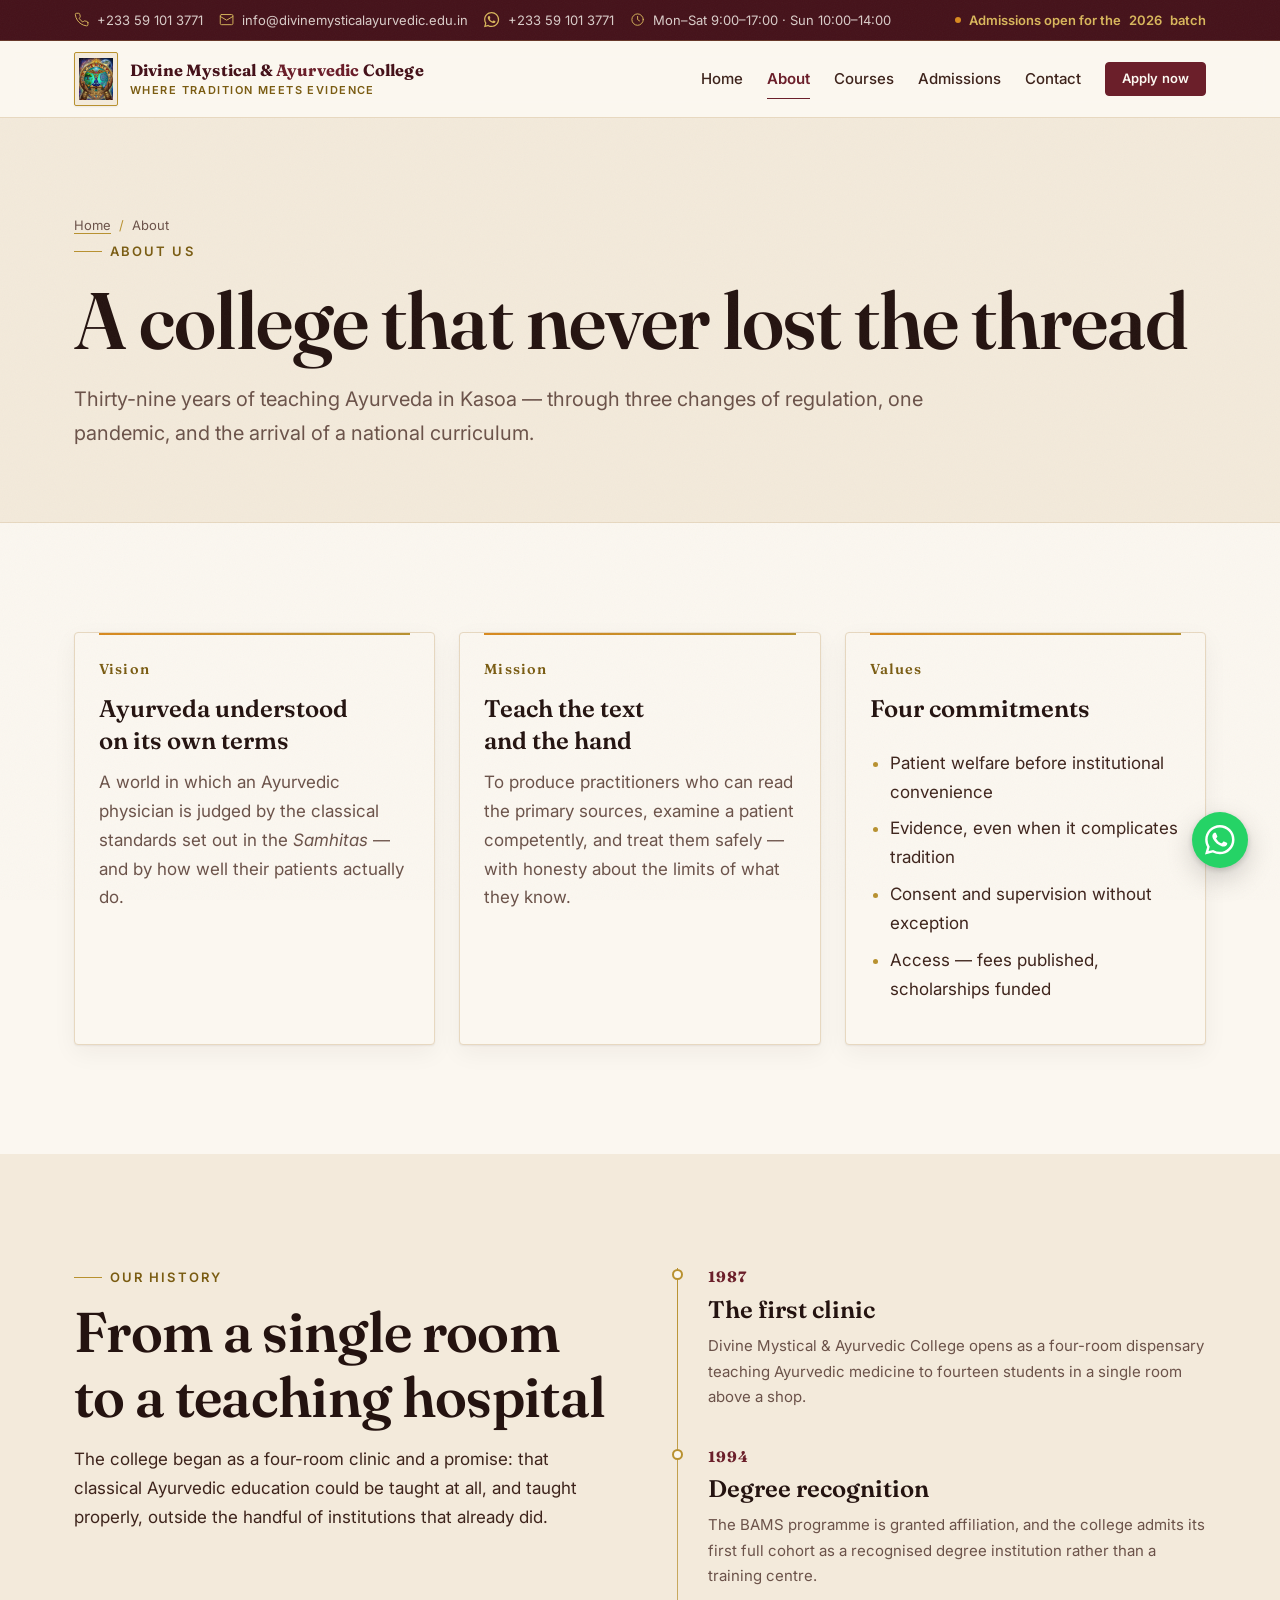
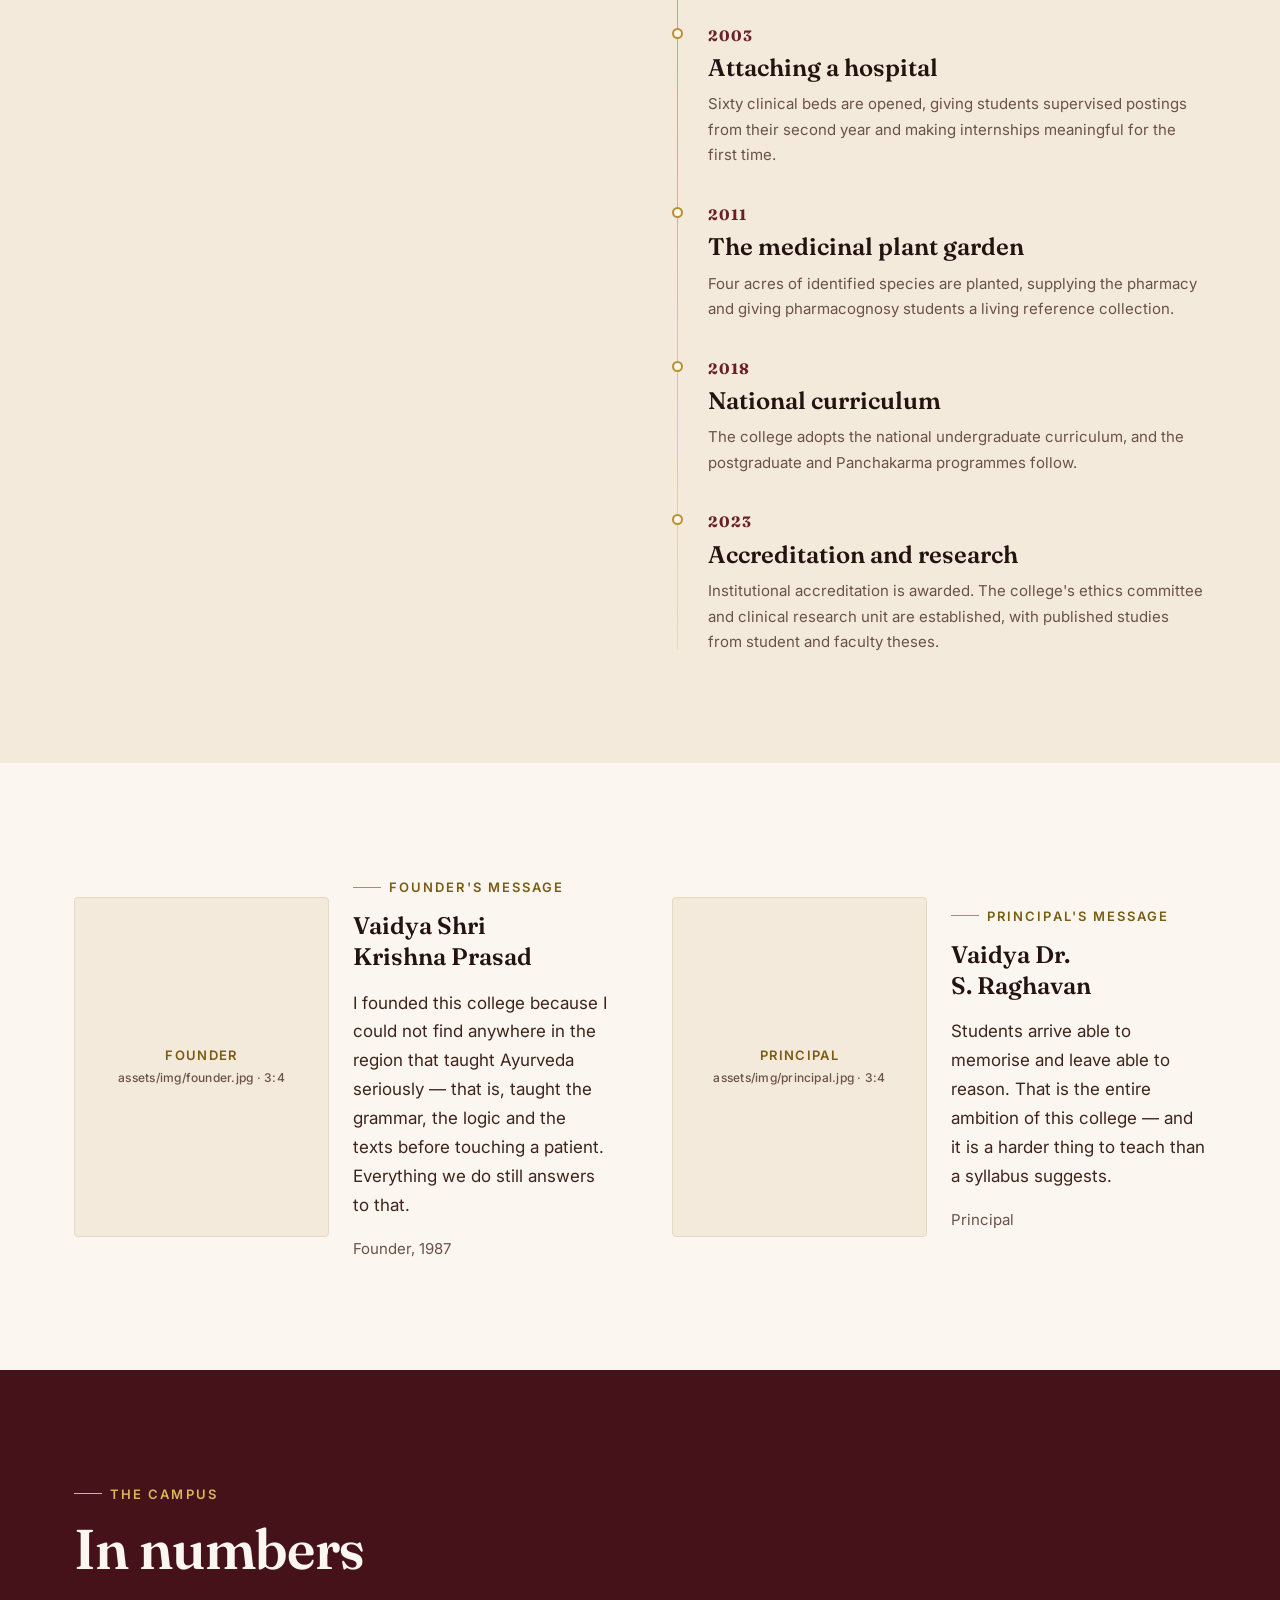
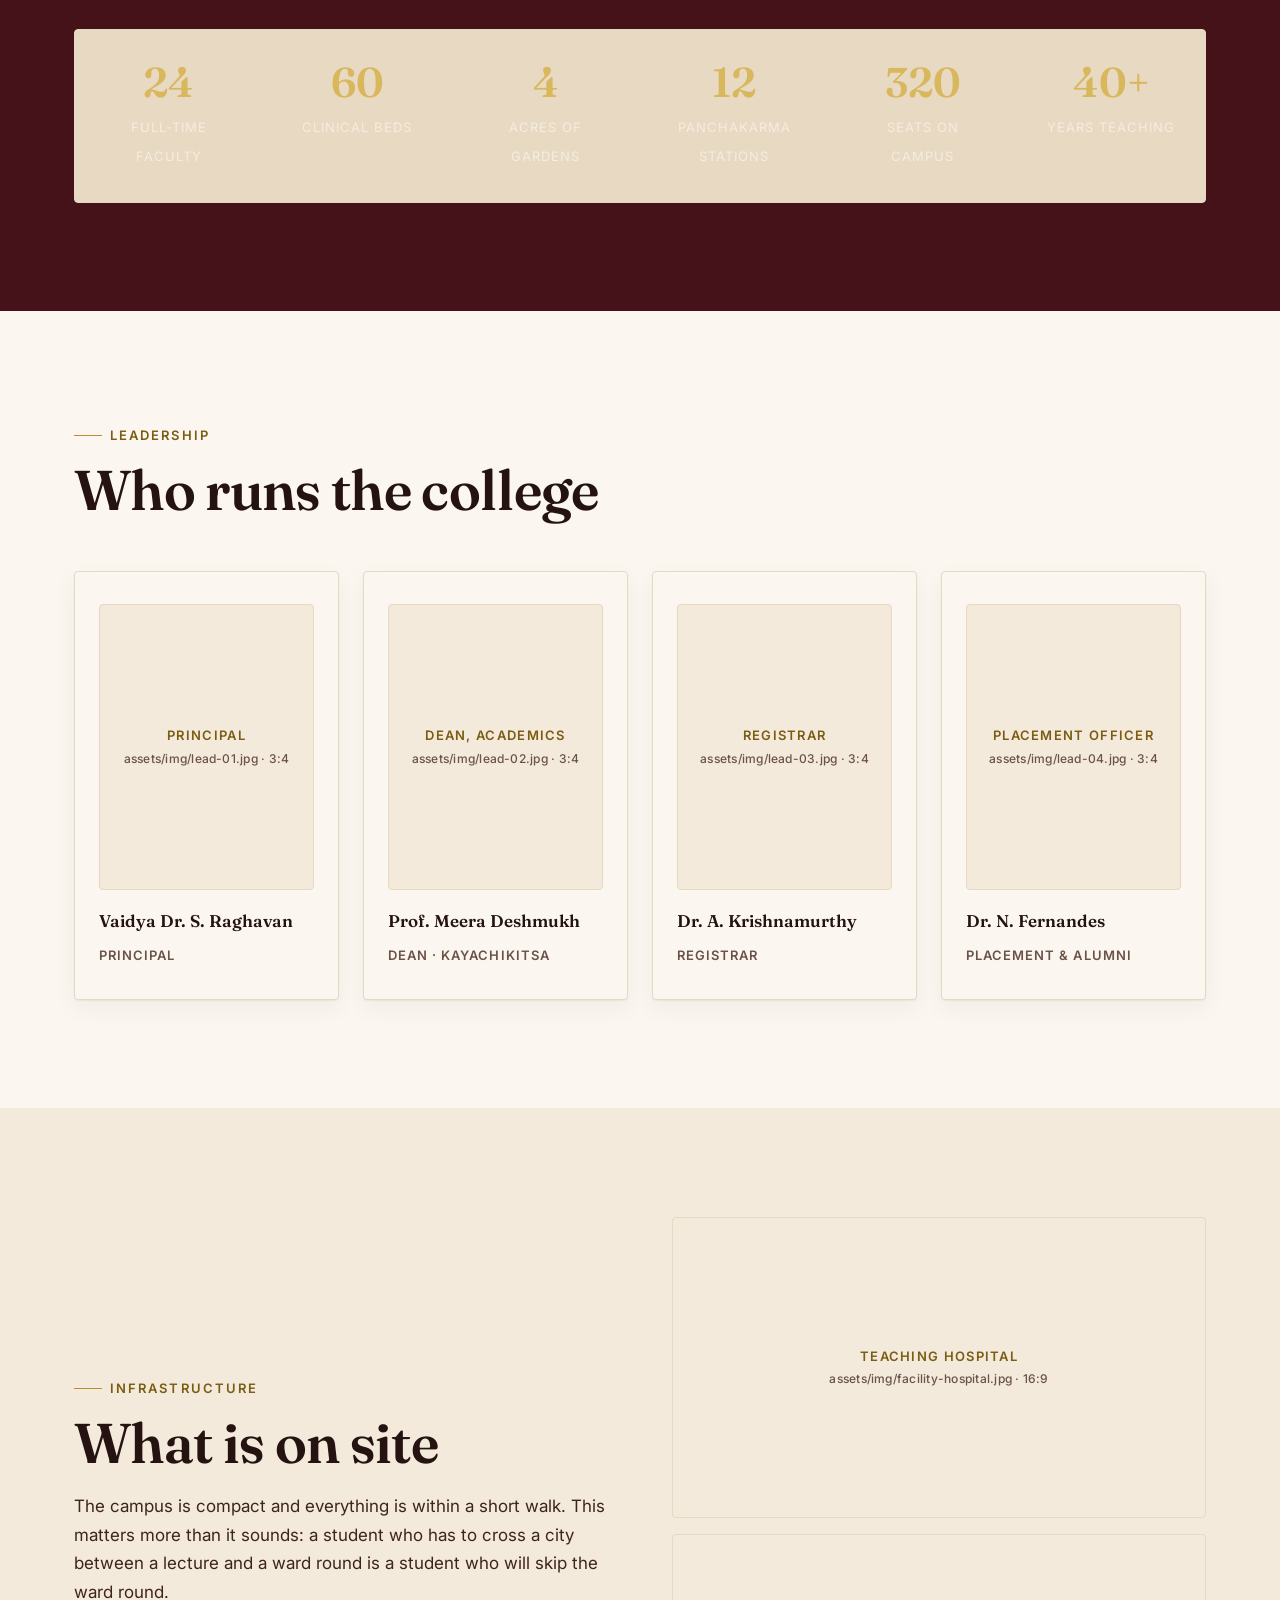
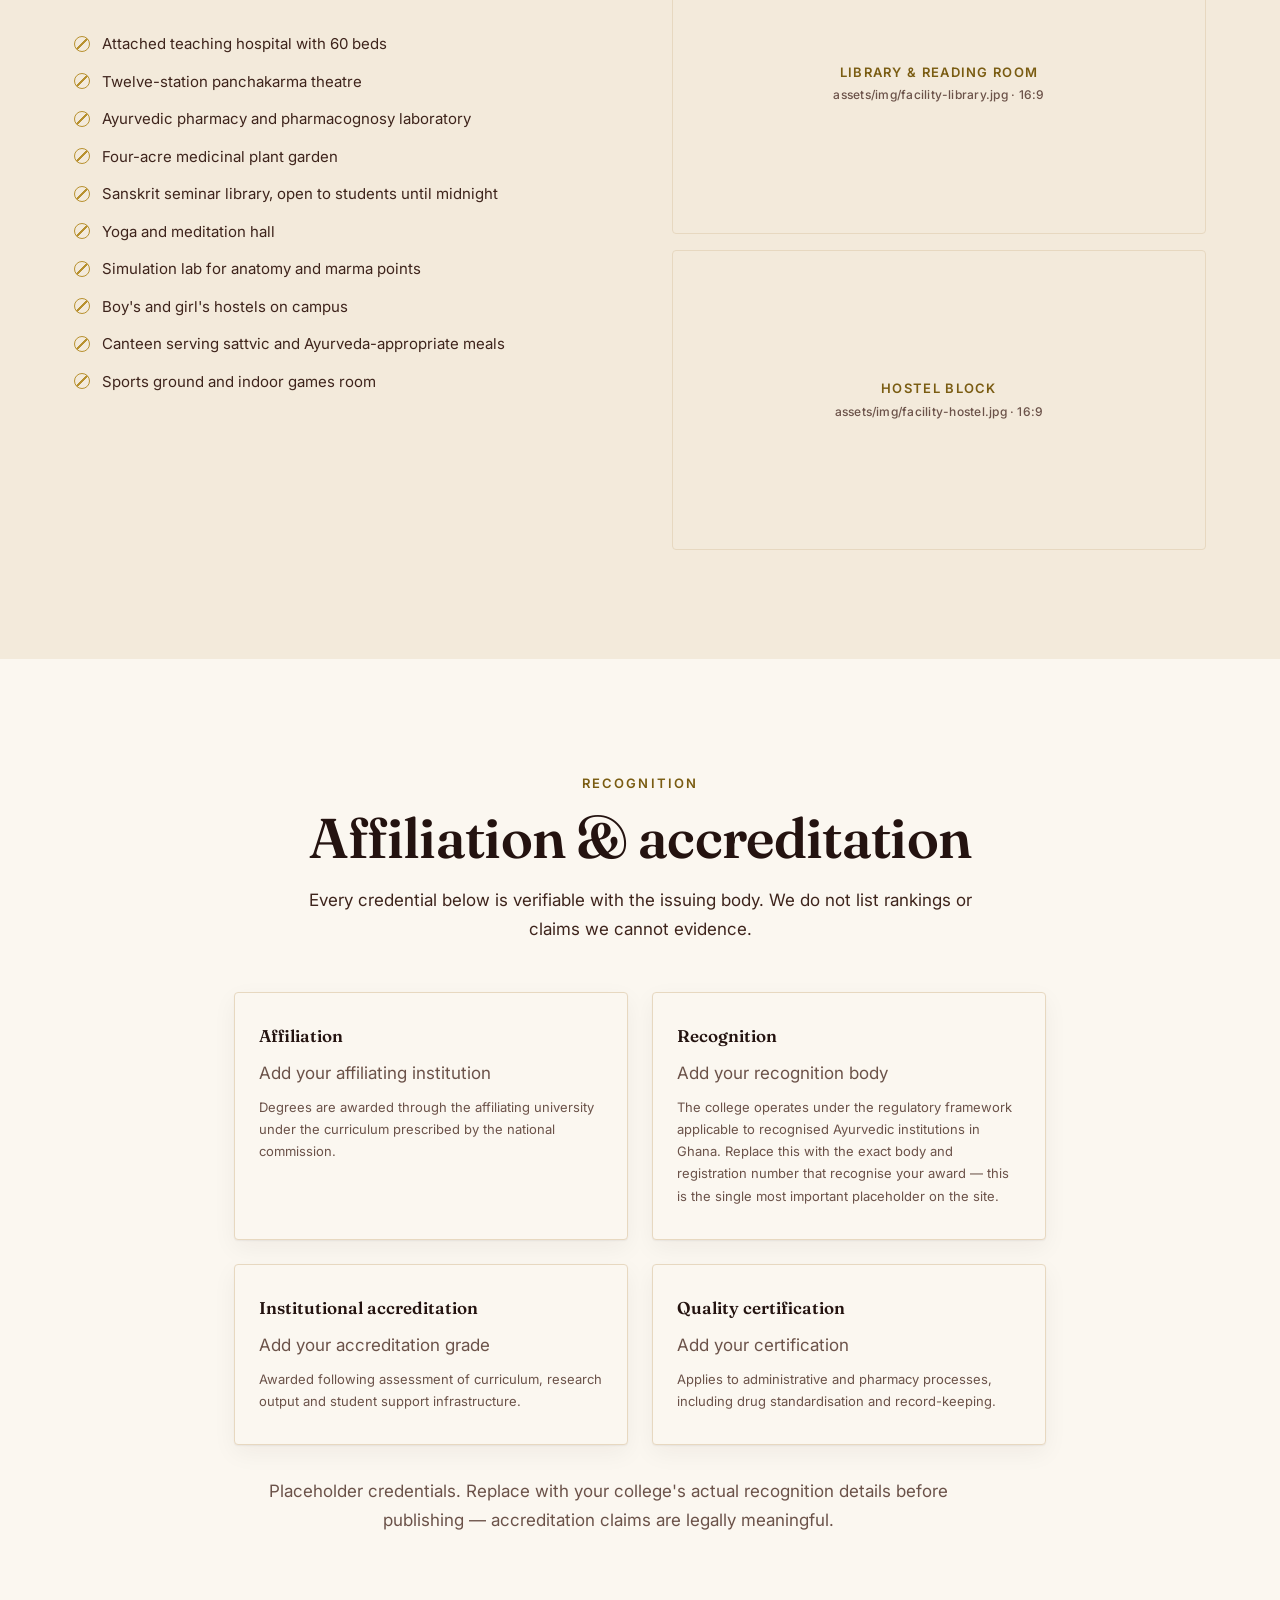
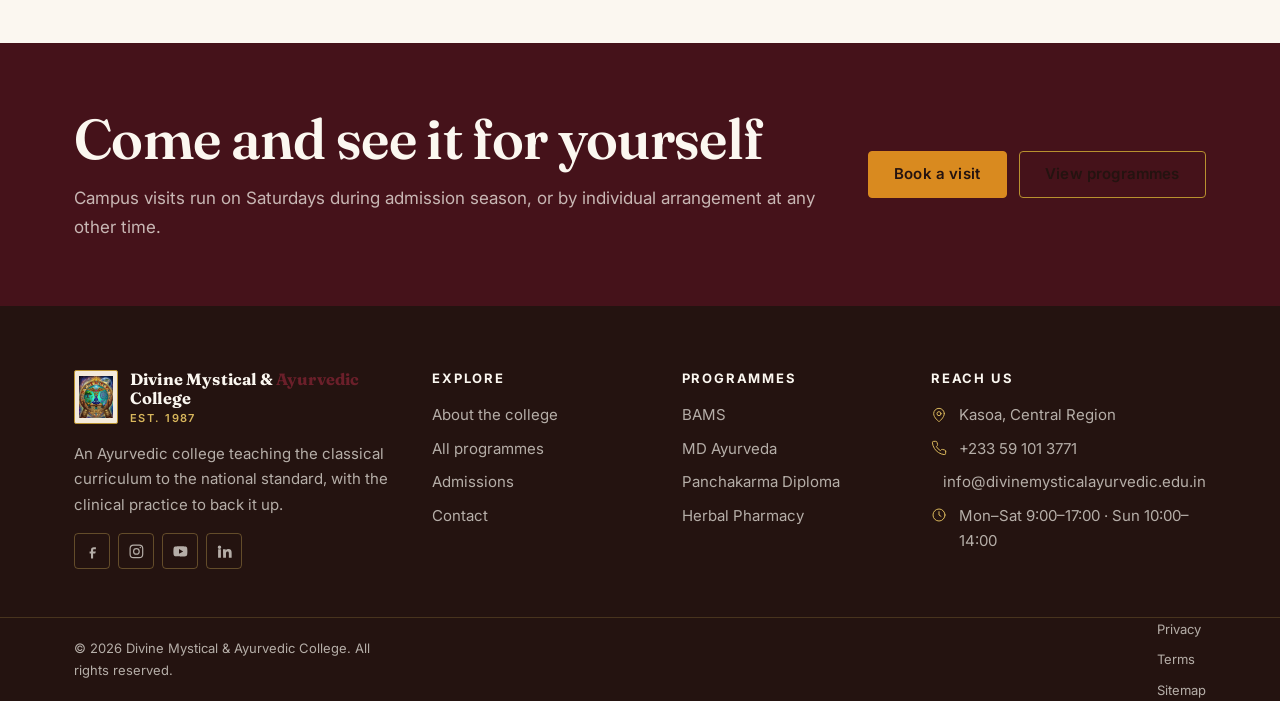
==== about.html @ 0a497731 "Initial commit: Divine Mystical & Ayurvedic College website Static site, zero dependencies. HTML, CS" ====
<!DOCTYPE html>
<html lang="en" class="no-js">
<head>
<meta charset="utf-8">
<meta name="viewport" content="width=device-width, initial-scale=1">
<title>About the College | Divine Mystical &amp; Ayurvedic College</title>
<meta name="description" content="Founded in 1987, Divine Mystical &amp; Ayurvedic College teaches Ayurveda to national standards: our vision, history, faculty, infrastructure and affiliation.">
<meta name="theme-color" content="#6b1f2a">
<link rel="canonical" href="https://www.divinemysticalayurvedic.edu.in/about.html">

<meta property="og:type" content="website">
<meta property="og:site_name" content="Divine Mystical &amp; Ayurvedic College">
<meta property="og:locale" content="en_IN">
<meta property="og:title" content="About the College | Divine Mystical &amp; Ayurvedic College">
<meta property="og:description" content="Founded in 1987. Our vision, history, faculty, infrastructure and affiliation.">
<meta property="og:url" content="https://www.divinemysticalayurvedic.edu.in/about.html">
<meta name="twitter:card" content="summary_large_image">
<meta name="twitter:title" content="About the College | Divine Mystical &amp; Ayurvedic College">
<meta name="twitter:description" content="Founded in 1987. Our vision, history, faculty, infrastructure and affiliation.">

<link rel="icon" href="data:image/svg+xml,%3Csvg xmlns='http://www.w3.org/2000/svg' viewBox='0 0 32 32'%3E%3Crect width='32' height='32' fill='%236b1f2a'/%3E%3Cg fill='none' stroke='%23d9b75c' stroke-width='1.6' stroke-linecap='round'%3E%3Cpath d='M16 7c3 3 4.5 5.5 4.5 8.5S19 20 16 20s-4.5-2-4.5-4.5S13 10 16 7z'/%3E%3Cpath d='M6.5 13.5c3.5.5 6 2 7.5 4.5M25.5 13.5c-3.5.5-6 2-7.5 4.5'/%3E%3Cpath d='M7.5 22.5h17'/%3E%3C/g%3E%3C/svg%3E">
<link rel="preconnect" href="https://fonts.googleapis.com">
<link rel="preconnect" href="https://fonts.gstatic.com" crossorigin>
<link rel="stylesheet" href="https://fonts.googleapis.com/css2?family=Fraunces:opsz,wght@9..144,400;9..144,600;9..144,700&family=Inter:wght@400;500;600;700&display=swap">
<link rel="stylesheet" href="css/styles.css">
</head>
<body>

<a class="skip-link" href="#main">Skip to main content</a>
<div class="grain" aria-hidden="true"></div>

<div class="utility-bar">
  <div class="wrap">
    <ul class="utility-bar__list">
      <li>
        <svg viewBox="0 0 24 24" fill="none" stroke="currentColor" stroke-width="1.5" stroke-linecap="round" stroke-linejoin="round" aria-hidden="true"><path d="M22 16.9v3a2 2 0 0 1-2.2 2 19.8 19.8 0 0 1-8.6-3.1 19.5 19.5 0 0 1-6-6A19.8 19.8 0 0 1 2.1 4.2 2 2 0 0 1 4.1 2h3a2 2 0 0 1 2 1.7c.1 1 .4 1.9.7 2.8a2 2 0 0 1-.5 2.1L8.1 9.9a16 16 0 0 0 6 6l1.3-1.3a2 2 0 0 1 2.1-.4c.9.3 1.8.6 2.8.7a2 2 0 0 1 1.7 2z"/></svg>
        <a href="tel:+233591013771" data-dm-href="phone.main" data-dm-scheme="tel"><span data-dm="phone.main">+233 59 101 3771</span></a>
      </li>
      <li>
        <svg viewBox="0 0 24 24" fill="none" stroke="currentColor" stroke-width="1.5" stroke-linecap="round" stroke-linejoin="round" aria-hidden="true"><rect x="2" y="4" width="20" height="16" rx="2"/><path d="m22 7-10 6L2 7"/></svg>
        <a href="mailto:info@example.edu.in" data-dm-href="email.general" data-dm-scheme="mailto"><span data-dm="email.general">info@example.edu.in</span></a>
      </li><li>
        <svg viewBox="0 0 24 24" fill="currentColor" aria-hidden="true"><path d="M20.52 3.48A12.07 12.07 0 0 0 12.04 0C5.5 0 .16 5.34.16 11.88c0 2.1.55 4.14 1.59 5.95L0 24l6.31-1.66a12.09 12.09 0 0 0 5.73 1.45h.01c6.54 0 11.88-5.34 11.88-11.88 0-3.17-1.24-6.15-3.48-8.39zm-8.48 18.3a9.9 9.9 0 0 1-5.05-1.38l-.36-.21-3.74.98.98-3.65-.24-.37a9.87 9.87 0 0 1-1.51-5.26c0-5.45 4.44-9.88 9.88-9.88a9.84 9.84 0 0 1 6.99 2.9 9.84 9.84 0 0 1 2.9 6.99c0 5.45-4.43 9.88-9.88 9.88m5.46-7.45c-.3-.15-1.77-.87-2.05-.97s-.47-.15-.67.15-.77.97-.95 1.17-.35.22-.65.08a8.15 8.15 0 0 1-2.4-1.48 9.02 9.02 0 0 1-1.66-2.07c-.17-.3-.02-.46.13-.61.13-.13.3-.35.45-.52.15-.17.2-.3.3-.5a.53.53 0 0 0-.02-.52c-.08-.15-.67-1.61-.92-2.2-.24-.57-.49-.5-.67-.5h-.58c-.2 0-.52.08-.79.37-.27.3-1.03 1.01-1.03 2.46s1.06 2.86 1.21 3.06c.15.2 2.08 3.18 5.05 4.46.71.3 1.26.49 1.69.63.71.23 1.36.2 1.87.12.57-.08 1.77-.72 2.02-1.42.25-.7.25-1.3.17-1.42-.08-.12-.28-.2-.58-.35z"/></svg>
        <a href="https://wa.me/233591013771" data-dm-href="whatsapp.url" data-dm-scheme="url" target="_blank" rel="noopener noreferrer"><span data-dm="phone.whatsapp">+233 59 101 3771</span></a>
      </li>
      <li>
        <svg viewBox="0 0 24 24" fill="none" stroke="currentColor" stroke-width="1.5" stroke-linecap="round" stroke-linejoin="round" aria-hidden="true"><circle cx="12" cy="12" r="9"/><path d="M12 7v5l3 2"/></svg>
        <span data-dm="hours.display">Mon–Sat 9:00–17:00</span>
      </li>
    </ul>
    <span class="utility-bar__notice">
      <span class="pulse-dot" aria-hidden="true"></span>
      Admissions open for the <span data-dm="admissions.batchYear">2026</span> batch
    </span>
  </div>
</div>

<header class="site-header">
  <div class="wrap">
    <a class="brand" href="index.html">
      <span class="brand__mark">
        <img src="assets/logo.jpg" alt="Divine Mystical &amp; Ayurvedic College crest" width="864" height="1079" fetchpriority="high">
      </span>
      <span class="brand__text">
        <span class="brand__name">Divine Mystical &amp; <span>Ayurvedic</span> College</span>
        <span class="brand__tag" data-dm="tagline">Where tradition meets evidence</span>
      </span>
    </a>

    <button class="nav-toggle" type="button" aria-expanded="false" aria-controls="site-nav" aria-label="Open menu">
      <svg viewBox="0 0 24 24" fill="none" stroke="currentColor" stroke-width="1.8" stroke-linecap="round" aria-hidden="true"><path d="M3 6h18M3 12h18M3 18h18"/></svg>
      <svg viewBox="0 0 24 24" fill="none" stroke="currentColor" stroke-width="1.8" stroke-linecap="round" aria-hidden="true"><path d="M18 6 6 18M6 6l12 12"/></svg>
    </button>

    <nav class="nav" id="site-nav" aria-label="Main">
      <ul class="nav__list">
        <li><a class="nav__link" href="index.html">Home</a></li>
        <li><a class="nav__link" href="about.html" aria-current="page">About</a></li>
        <li><a class="nav__link" href="courses.html">Courses</a></li>
        <li><a class="nav__link" href="admissions.html">Admissions</a></li>
        <li><a class="nav__link" href="contact.html">Contact</a></li>
      </ul>
      <div class="nav__actions">
        <a class="btn btn--primary btn--sm" href="admissions.html#apply">Apply now</a>
      </div>
    </nav>
  </div>
</header>

<main id="main">

  <section class="page-hero">
    <div class="mandala ornament pos-tr" aria-hidden="true"></div>
    <div class="wrap">
      <nav aria-label="Breadcrumb">
        <ol class="breadcrumb">
          <li><a href="index.html">Home</a></li>
          <li>About</li>
        </ol>
      </nav>
      <span class="eyebrow">About us</span>
      <h1>A college that never lost the thread</h1>
      <p>
        Thirty-nine years of teaching Ayurveda in Kasoa —
        through three changes of regulation, one pandemic, and the arrival of
        a national curriculum.
      </p>
    </div>
  </section>

  <!-- Vision / Mission / Values -->
  <section class="section">
    <div class="wrap">
      <div class="grid grid-3">
        <article class="card card--raise pillar" data-reveal>
          <span class="card__index">Vision</span>
          <h3>Ayurveda understood on its own terms</h3>
          <p>
            A world in which an Ayurvedic physician is judged by the classical
            standards set out in the <em>Samhitas</em> — and by how well their
            patients actually do.
          </p>
        </article>

        <article class="card card--raise pillar" data-reveal>
          <span class="card__index">Mission</span>
          <h3>Teach the text and the hand</h3>
          <p>
            To produce practitioners who can read the primary sources, examine
            a patient competently, and treat them safely — with honesty about
            the limits of what they know.
          </p>
        </article>

        <article class="card card--raise pillar" data-reveal>
          <span class="card__index">Values</span>
          <h3>Four commitments</h3>
          <ul style="margin-top: .75rem;">
            <li>Patient welfare before institutional convenience</li>
            <li>Evidence, even when it complicates tradition</li>
            <li>Consent and supervision without exception</li>
            <li>Access — fees published, scholarships funded</li>
          </ul>
        </article>
      </div>
    </div>
  </section>

  <!-- History timeline -->
  <section class="section section--tint">
    <div class="wrap">
      <div class="split split--sticky">
        <div class="sticky-col" data-reveal>
          <span class="eyebrow">Our history</span>
          <h2>From a single room to a teaching hospital</h2>
          <p>
            The college began as a four-room clinic and a promise: that
            classical Ayurvedic education could be taught at all, and taught
            properly, outside the handful of institutions that already did.
          </p>
        </div>

        <div data-reveal>
          <ol class="timeline">
            <li>
              <span class="timeline__year">1987</span>
              <h3 class="timeline__title">The first clinic</h3>
              <p>
                <span data-dm="legalName">Divine Mystical &amp; Ayurvedic College</span>
                opens as a four-room dispensary teaching Ayurvedic medicine to
                fourteen students in a single room above a shop.
              </p>
            </li>
            <li>
              <span class="timeline__year">1994</span>
              <h3 class="timeline__title">Degree recognition</h3>
              <p>
                The BAMS programme is granted affiliation, and the college
                admits its first full cohort as a recognised degree
                institution rather than a training centre.
              </p>
            </li>
            <li>
              <span class="timeline__year">2003</span>
              <h3 class="timeline__title">Attaching a hospital</h3>
              <p>
                Sixty clinical beds are opened, giving students supervised
                postings from their second year and making internships
                meaningful for the first time.
              </p>
            </li>
            <li>
              <span class="timeline__year">2011</span>
              <h3 class="timeline__title">The medicinal plant garden</h3>
              <p>
                Four acres of identified species are planted, supplying the
                pharmacy and giving pharmacognosy students a living reference
                collection.
              </p>
            </li>
            <li>
              <span class="timeline__year">2018</span>
              <h3 class="timeline__title">National curriculum</h3>
              <p>
                The college adopts the national undergraduate curriculum, and
                the postgraduate and Panchakarma programmes follow.
              </p>
            </li>
            <li>
              <span class="timeline__year">2023</span>
              <h3 class="timeline__title">Accreditation and research</h3>
              <p>
                Institutional accreditation is awarded. The college's ethics
                committee and clinical research unit are established, with
                published studies from student and faculty theses.
              </p>
            </li>
          </ol>
        </div>
      </div>
    </div>
  </section>

  <!-- Messages -->
  <section class="section">
    <div class="wrap">
      <div class="split">
        <div class="split" style="gap: 1.5rem;" data-reveal>
          <figure>
            <div class="slot slot--portrait">
              <span class="slot__tag">Founder<span>assets/img/founder.jpg · 3:4</span></span>
            </div>
          </figure>
          <div>
            <span class="eyebrow">Founder's message</span>
            <h3 style="font-size: var(--step-h3);">Vaidya Shri Krishna Prasad</h3>
            <p>
              I founded this college because I could not find anywhere in the
              region that taught Ayurveda seriously — that is, taught the
              grammar, the logic and the texts before touching a patient.
              Everything we do still answers to that.
            </p>
            <p class="text-muted" style="font-size: var(--step-sm);">
              Founder, 1987
            </p>
          </div>
        </div>

        <div class="split" style="gap: 1.5rem;" data-reveal>
          <figure>
            <div class="slot slot--portrait">
              <span class="slot__tag">Principal<span>assets/img/principal.jpg · 3:4</span></span>
            </div>
          </figure>
          <div>
            <span class="eyebrow">Principal's message</span>
            <h3 style="font-size: var(--step-h3);">Vaidya Dr. S. Raghavan</h3>
            <p>
              Students arrive able to memorise and leave able to reason. That
              is the entire ambition of this college — and it is a harder thing
              to teach than a syllabus suggests.
            </p>
            <p class="text-muted" style="font-size: var(--step-sm);">
              Principal
            </p>
          </div>
        </div>
      </div>
    </div>
  </section>

  <!-- Campus in numbers -->
  <section class="section section--dark">
    <div class="mandala ornament pos-bl" aria-hidden="true"></div>
    <div class="wrap">
      <div class="section-head" data-reveal>
        <span class="eyebrow">The campus</span>
        <h2>In numbers</h2>
      </div>
      <div class="stats" data-reveal>
        <div class="stat">
          <span class="stat__num">24</span>
          <span class="stat__label">Full-time faculty</span>
        </div>
        <div class="stat">
          <span class="stat__num">60</span>
          <span class="stat__label">Clinical beds</span>
        </div>
        <div class="stat">
          <span class="stat__num">4</span>
          <span class="stat__label">Acres of gardens</span>
        </div>
        <div class="stat">
          <span class="stat__num">12</span>
          <span class="stat__label">Panchakarma stations</span>
        </div>
        <div class="stat">
          <span class="stat__num">320</span>
          <span class="stat__label">Seats on campus</span>
        </div>
        <div class="stat">
          <span class="stat__num">40+</span>
          <span class="stat__label">Years teaching</span>
        </div>
      </div>
    </div>
  </section>

  <!-- Leadership -->
  <section class="section">
    <div class="wrap">
      <div class="section-head" data-reveal>
        <span class="eyebrow">Leadership</span>
        <h2>Who runs the college</h2>
      </div>

      <div class="grid grid-4">
        <article class="card card--raise" data-reveal>
          <div class="slot slot--portrait" style="margin-bottom: 1.25rem;">
            <span class="slot__tag">Principal<span>assets/img/lead-01.jpg · 3:4</span></span>
          </div>
          <h3 style="font-size: var(--step-body);">Vaidya Dr. S. Raghavan</h3>
          <p class="text-gold" style="font-size: var(--step-xs); font-weight: 600; letter-spacing: .08em; text-transform: uppercase;">Principal</p>
        </article>
        <article class="card card--raise" data-reveal>
          <div class="slot slot--portrait" style="margin-bottom: 1.25rem;">
            <span class="slot__tag">Dean, Academics<span>assets/img/lead-02.jpg · 3:4</span></span>
          </div>
          <h3 style="font-size: var(--step-body);">Prof. Meera Deshmukh</h3>
          <p class="text-gold" style="font-size: var(--step-xs); font-weight: 600; letter-spacing: .08em; text-transform: uppercase;">Dean · Kayachikitsa</p>
        </article>
        <article class="card card--raise" data-reveal>
          <div class="slot slot--portrait" style="margin-bottom: 1.25rem;">
            <span class="slot__tag">Registrar<span>assets/img/lead-03.jpg · 3:4</span></span>
          </div>
          <h3 style="font-size: var(--step-body);">Dr. A. Krishnamurthy</h3>
          <p class="text-gold" style="font-size: var(--step-xs); font-weight: 600; letter-spacing: .08em; text-transform: uppercase;">Registrar</p>
        </article>
        <article class="card card--raise" data-reveal>
          <div class="slot slot--portrait" style="margin-bottom: 1.25rem;">
            <span class="slot__tag">Placement Officer<span>assets/img/lead-04.jpg · 3:4</span></span>
          </div>
          <h3 style="font-size: var(--step-body);">Dr. N. Fernandes</h3>
          <p class="text-gold" style="font-size: var(--step-xs); font-weight: 600; letter-spacing: .08em; text-transform: uppercase;">Placement &amp; Alumni</p>
        </article>
      </div>
    </div>
  </section>

  <!-- Infrastructure -->
  <section class="section section--tint" id="infrastructure">
    <div class="wrap">
      <div class="split">
        <div data-reveal>
          <span class="eyebrow">Infrastructure</span>
          <h2>What is on site</h2>
          <p>
            The campus is compact and everything is within a short walk. This
            matters more than it sounds: a student who has to cross a city
            between a lecture and a ward round is a student who will skip the
            ward round.
          </p>
          <ul class="checklist" style="margin-top: 1.5rem;">
            <li>Attached teaching hospital with 60 beds</li>
            <li>Twelve-station panchakarma theatre</li>
            <li>Ayurvedic pharmacy and pharmacognosy laboratory</li>
            <li>Four-acre medicinal plant garden</li>
            <li>Sanskrit seminar library, open to students until midnight</li>
            <li>Yoga and meditation hall</li>
            <li>Simulation lab for anatomy and marma points</li>
            <li>Boy's and girl's hostels on campus</li>
            <li>Canteen serving sattvic and Ayurveda-appropriate meals</li>
            <li>Sports ground and indoor games room</li>
          </ul>
        </div>

        <div class="grid" style="gap: var(--sp-4);" data-reveal>
          <div class="slot slot--wide">
            <span class="slot__tag">Teaching hospital<span>assets/img/facility-hospital.jpg · 16:9</span></span>
          </div>
          <div class="slot slot--wide">
            <span class="slot__tag">Library &amp; reading room<span>assets/img/facility-library.jpg · 16:9</span></span>
          </div>
          <div class="slot slot--wide">
            <span class="slot__tag">Hostel block<span>assets/img/facility-hostel.jpg · 16:9</span></span>
          </div>
        </div>
      </div>
    </div>
  </section>

  <!-- Affiliation -->
  <section class="section">
    <div class="wrap wrap-narrow">
      <div class="section-head section-head--center" data-reveal>
        <span class="eyebrow">Recognition</span>
        <h2>Affiliation &amp; accreditation</h2>
        <p>
          Every credential below is verifiable with the issuing body. We do not
          list rankings or claims we cannot evidence.
        </p>
      </div>

      <div class="grid grid-2">
        <article class="card" data-reveal>
          <h3 style="font-size: var(--step-body);">Affiliation</h3>
          <p data-dm="accreditation.0.value">Add your affiliating institution</p>
          <p class="text-muted" style="font-size: var(--step-xs); margin-top: .5rem;">
            Degrees are awarded through the affiliating university under the
            curriculum prescribed by the national commission.
          </p>
        </article>
        <article class="card" data-reveal>
          <h3 style="font-size: var(--step-body);">Recognition</h3>
<p data-dm="accreditation.1.value">Add your recognition body</p>
    <p class="text-muted" style="font-size: var(--step-xs); margin-top: .5rem;">
      The college operates under the regulatory framework applicable to
      recognised Ayurvedic institutions in Ghana. Replace this with the
      exact body and registration number that recognise your award — this is
      the single most important placeholder on the site.
    </p>
        </article>
        <article class="card" data-reveal>
          <h3 style="font-size: var(--step-body);">Institutional accreditation</h3>
          <p data-dm="accreditation.2.value">Add your accreditation grade</p>
          <p class="text-muted" style="font-size: var(--step-xs); margin-top: .5rem;">
            Awarded following assessment of curriculum, research output and
            student support infrastructure.
          </p>
        </article>
        <article class="card" data-reveal>
          <h3 style="font-size: var(--step-body);">Quality certification</h3>
          <p data-dm="accreditation.3.value">Add your certification</p>
          <p class="text-muted" style="font-size: var(--step-xs); margin-top: .5rem;">
            Applies to administrative and pharmacy processes, including drug
            standardisation and record-keeping.
          </p>
        </article>
      </div>

      <p class="text-center text-muted" style="margin-top: 2rem;" data-reveal>
        Placeholder credentials. Replace with your college's actual recognition
        details before publishing — accreditation claims are legally meaningful.
      </p>
    </div>
  </section>

  <section class="cta-band">
    <div class="mandala ornament pos-br" aria-hidden="true"></div>
    <div class="wrap cta-band__inner">
      <div>
        <h2>Come and see it for yourself</h2>
        <p>
          Campus visits run on Saturdays during admission season, or by
          individual arrangement at any other time.
        </p>
      </div>
      <div class="cta-band__actions">
        <a class="btn btn--accent" href="contact.html">Book a visit</a>
        <a class="btn btn--ghost" href="courses.html">View programmes</a>
      </div>
    </div>
  </section>

</main>

<footer class="site-footer">
  <div class="wrap site-footer__top">
    <div>
      <div class="site-footer__brand">
        <span class="brand__mark">
          <img src="assets/logo.jpg" alt="" width="864" height="1079" loading="lazy">
        </span>
        <span class="brand__text">
          <span class="brand__name">Divine Mystical &amp; <span>Ayurvedic</span> College</span>
          <span class="brand__tag">Est. <span data-dm="established">1987</span></span>
        </span>
      </div>
      <p>
        An Ayurvedic college teaching the classical curriculum to the national
        standard, with the clinical practice to back it up.
      </p>
      <div class="social">
        <a href="https://facebook.com/" data-dm-href="social.facebook" data-dm-scheme="url" aria-label="Facebook" rel="noopener noreferrer" target="_blank">
          <svg viewBox="0 0 24 24" fill="currentColor" aria-hidden="true"><path d="M14 9h3V6h-3a4 4 0 0 0-4 4v2H8v3h2v7h3v-7h3l1-3h-4v-2a1 1 0 0 1 1-1z"/></svg>
        </a>
        <a href="https://instagram.com/" data-dm-href="social.instagram" data-dm-scheme="url" aria-label="Instagram" rel="noopener noreferrer" target="_blank">
          <svg viewBox="0 0 24 24" fill="none" stroke="currentColor" stroke-width="1.7" aria-hidden="true"><rect x="3" y="3" width="18" height="18" rx="5"/><circle cx="12" cy="12" r="4"/><circle cx="17.5" cy="6.5" r="1" fill="currentColor" stroke="none"/></svg>
        </a>
        <a href="https://youtube.com/" data-dm-href="social.youtube" data-dm-scheme="url" aria-label="YouTube" rel="noopener noreferrer" target="_blank">
          <svg viewBox="0 0 24 24" fill="currentColor" aria-hidden="true"><path d="M22 12s0-3.5-.45-5.15a2.6 2.6 0 0 0-1.83-1.84C18.05 4.5 12 4.5 12 4.5s-6.05 0-7.72.51A2.6 2.6 0 0 0 2.45 6.85C2 8.5 2 12 2 12s0 3.5.45 5.15a2.6 2.6 0 0 0 1.83 1.84C5.95 19.5 12 19.5 12 19.5s6.05 0 7.72-.51a2.6 2.6 0 0 0 1.83-1.84C22 15.5 22 12 22 12zM10 15.5v-7l6 3.5z"/></svg>
        </a>
        <a href="https://linkedin.com/" data-dm-href="social.linkedin" data-dm-scheme="url" aria-label="LinkedIn" rel="noopener noreferrer" target="_blank">
          <svg viewBox="0 0 24 24" fill="currentColor" aria-hidden="true"><path d="M4.98 3.5a2.5 2.5 0 1 1 0 5 2.5 2.5 0 0 1 0-5zM3 9h4v12H3zM10 9h3.8v1.7h.05a4.2 4.2 0 0 1 3.75-2c4 0 4.75 2.5 4.75 5.9V21h-4v-5.6c0-1.35-.03-3.1-1.9-3.1s-2.2 1.47-2.2 3V21h-4z"/></svg>
        </a>
      </div>
    </div>

    <div>
      <h3>Explore</h3>
      <ul>
        <li><a href="about.html">About the college</a></li>
        <li><a href="courses.html">All programmes</a></li>
        <li><a href="admissions.html">Admissions</a></li>
        <li><a href="contact.html">Contact</a></li>
      </ul>
    </div>

    <div>
      <h3>Programmes</h3>
      <ul>
        <li><a href="courses.html#bams">BAMS</a></li>
        <li><a href="courses.html#md-ayurveda">MD Ayurveda</a></li>
        <li><a href="courses.html#panchakarma">Panchakarma Diploma</a></li>
        <li><a href="courses.html#herbal-pharmacy">Herbal Pharmacy</a></li>
      </ul>
    </div>

    <div>
      <h3>Reach us</h3>
      <ul class="site-footer__contact">
        <li>
          <svg viewBox="0 0 24 24" fill="none" stroke="currentColor" stroke-width="1.5" stroke-linecap="round" stroke-linejoin="round" aria-hidden="true"><path d="M20 10c0 6-8 12-8 12s-8-6-8-12a8 8 0 0 1 16 0z"/><circle cx="12" cy="10" r="3"/></svg>
          <span data-dm="address.summary">Kasoa, Central Region, Ghana</span>
        </li>
        <li>
          <svg viewBox="0 0 24 24" fill="none" stroke="currentColor" stroke-width="1.5" stroke-linecap="round" stroke-linejoin="round" aria-hidden="true"><path d="M22 16.9v3a2 2 0 0 1-2.2 2 19.8 19.8 0 0 1-8.6-3.1 19.5 19.5 0 0 1-6-6A19.8 19.8 0 0 1 2.1 4.2 2 2 0 0 1 4.1 2h3a2 2 0 0 1 2 1.7c.1 1 .4 1.9.7 2.8a2 2 0 0 1-.5 2.1L8.1 9.9a16 16 0 0 0 6 6l1.3-1.3a2 2 0 0 1 2.1-.4c.9.3 1.8.6 2.8.7a2 2 0 0 1 1.7 2z"/></svg>
          <a href="tel:+233591013771" data-dm-href="phone.main" data-dm-scheme="tel"><span data-dm="phone.main">+233 59 101 3771</span></a>
        </li>
        <li>
          <svg viewBox="0 0 24 24" fill="none" stroke="currentColor" stroke-width="1.5" stroke-linecap="round" stroke-linejoin="round" aria-hidden="true"><rect x="2" y="4" width="20" height="16" rx="2"/><path d="m22 7-10 6L2 7"/></svg>
          <a href="mailto:info@example.edu.in" data-dm-href="email.general" data-dm-scheme="mailto"><span data-dm="email.general">info@example.edu.in</span></a>
        </li>
        <li>
          <svg viewBox="0 0 24 24" fill="none" stroke="currentColor" stroke-width="1.5" stroke-linecap="round" stroke-linejoin="round" aria-hidden="true"><circle cx="12" cy="12" r="9"/><path d="M12 7v5l3 2"/></svg>
          <span data-dm="hours.display">Mon–Sat 9:00–17:00</span>
        </li>
      </ul>
    </div>
  </div>

  <div class="site-footer__bottom">
    <div class="wrap">
      <p>&copy; <span data-year>2026</span> <span data-dm="legalName">Divine Mystical &amp; Ayurvedic College</span>. All rights reserved.</p>
      <ul class="site-footer__legal">
        <li><a href="contact.html#privacy">Privacy</a></li>
        <li><a href="contact.html#terms">Terms</a></li>
        <li><a href="sitemap.xml">Sitemap</a></li>
      </ul>
    </div>
  </div>
</footer>

<script src="js/site-data.js"></script>
<script src="js/main.js"></script>
</body>
</html>
---- css/styles.css ----
/* ==========================================================================
   DIVINE MYSTICAL & AYURVEDIC COLLEGE
   Design system + components. Single stylesheet, no build step.

   Contents
   01 Tokens
   02 Reset & base
   03 Typography
   04 Layout primitives
   05 Ornaments (mandala, jaali, grain)
   06 Buttons & links
   07 Forms
   08 Header & navigation
   09 Hero
   10 Cards & grids
   11 Sections & feature blocks
   12 Timeline
   13 Accordion
   14 Tables
   15 Testimonials
   16 Notices / badges
   17 Footer
   18 Utilities
   19 Motion
   20 Print
   ========================================================================== */

/* 01 Tokens ================================================================= */

:root {
  /* Core palette ------------------------------------------------------------ */
  --ink-900: #241310;          /* deepest warm near-black */
  --ink-700: #3e241c;          /* body copy on paper */
  --ink-500: #6b5249;          /* muted body / meta */

  --maroon-900: #45121a;       /* dark section grounds */
  --maroon-800: #57181f;
  --maroon-700: #6b1f2a;       /* primary authority / CTA */

  --saffron-500: #d98a1f;      /* ACCENT: rules + large display on dark ONLY */
  --saffron-300: #efc069;

  --gold-600: #b8912f;         /* ACCENT: hairlines + ornaments ONLY */
  --gold-300: #d9b75c;

  --gold-ink: #7a5c12;         /* the ONLY gold-family value for text on cream */

  --paper: #fbf7f0;           /* page ground */
  --sand-100: #f3eadb;        /* raised cards */
  --sand-200: #e7d8c0;        /* borders, slots */

  --sage-600: #5f7050;         /* tertiary: wholeness / herbal */

  /* Semantic aliases -------------------------------------------------------- */
  --bg: var(--paper);
  --bg-raised: var(--sand-100);
  --border: var(--sand-200);
  --text: var(--ink-700);
  --text-muted: var(--ink-500);
  --text-on-dark: var(--sand-100);
  --accent: var(--maroon-700);
  --rule: var(--gold-600);

  /* Type -------------------------------------------------------------------- */
  --font-display: "Fraunces", "Iowan Old Style", Georgia, "Times New Roman", serif;
  --font-body: "Inter", -apple-system, BlinkMacSystemFont, "Segoe UI", Roboto, sans-serif;

  --step-xl: clamp(2.75rem, 1.55rem + 5.2vw, 5rem);
  --step-l: clamp(2.25rem, 1.5rem + 3.2vw, 3.5rem);
  --step-h2: clamp(1.75rem, 1.32rem + 1.8vw, 2.5rem);
  --step-h3: clamp(1.2rem, 1.08rem + 0.62vw, 1.5rem);
  --step-body: 1.0625rem;
  --step-sm: 0.9375rem;
  --step-xs: 0.8125rem;

  /* Space (4px base) -------------------------------------------------------- */
  --sp-1: 0.25rem;
  --sp-2: 0.5rem;
  --sp-3: 0.75rem;
  --sp-4: 1rem;
  --sp-6: 1.5rem;
  --sp-8: 2rem;
  --sp-12: 3rem;
  --sp-16: 4rem;
  --sp-24: 6rem;
  --sp-32: 8rem;

  /* Section rhythm ---------------------------------------------------------- */
  --section-y: clamp(3.5rem, 2rem + 6vw, 7rem);

  /* Shape ------------------------------------------------------------------- */
  /* Near-square on purpose: heritage reads institutional, not playful. */
  --radius-sm: 2px;
  --radius: 4px;
  --radius-lg: 6px;

  --shadow-card: 0 1px 2px rgba(36, 19, 16, 0.06), 0 8px 24px rgba(36, 19, 16, 0.05);
  --shadow-lift: 0 2px 4px rgba(36, 19, 16, 0.07), 0 18px 44px rgba(36, 19, 16, 0.1);

  --wrap: 1180px;
  --wrap-prose: 68ch;
  --header-h: 76px;
}

/* 02 Reset & base =========================================================== */

*,
*::before,
*::after {
  box-sizing: border-box;
}

html {
  -webkit-text-size-adjust: 100%;
  scroll-behavior: smooth;
  scroll-padding-top: calc(var(--header-h) + 1rem);
}

body {
  margin: 0;
  background: var(--bg);
  color: var(--text);
  font-family: var(--font-body);
  font-size: var(--step-body);
  line-height: 1.7;
  -webkit-font-smoothing: antialiased;
  text-rendering: optimizeLegibility;
  overflow-x: hidden;
}

img,
svg,
picture,
video {
  display: block;
  max-width: 100%;
  height: auto;
}

img {
  /* Portrait logo arrives with no alpha channel; this keeps it seated cleanly. */
  object-fit: contain;
}

/* 03 Typography ============================================================= */

h1,
h2,
h3,
h4 {
  font-family: var(--font-display);
  font-weight: 600;
  line-height: 1.15;
  letter-spacing: -0.012em;
  color: var(--ink-900);
  margin: 0 0 var(--sp-4);
  text-wrap: balance;
}

h1 { font-size: var(--step-xl); }
h2 { font-size: var(--step-l); }
h3 { font-size: var(--step-h3); line-height: 1.3; letter-spacing: 0; }
h4 { font-size: var(--step-body); letter-spacing: 0; }

p {
  margin: 0 0 var(--sp-4);
  max-width: var(--wrap-prose);
}

p:last-child,
ul:last-child,
ol:last-child {
  margin-bottom: 0;
}

a {
  color: var(--maroon-700);
  text-decoration-color: var(--gold-600);
  text-underline-offset: 3px;
  text-decoration-thickness: 1px;
  transition: color 0.18s ease, text-decoration-color 0.18s ease;
}

a:hover {
  color: var(--maroon-900);
  text-decoration-color: var(--saffron-500);
}

strong,
b {
  font-weight: 600;
  color: var(--ink-900);
}

ul,
ol {
  margin: 0 0 var(--sp-4);
  padding-left: 1.25rem;
}

li {
  margin-bottom: var(--sp-2);
}

li::marker {
  color: var(--gold-600);
}

blockquote {
  margin: var(--sp-8) 0;
  padding-left: var(--sp-6);
  border-left: 2px solid var(--gold-600);
  font-family: var(--font-display);
  font-size: var(--step-h3);
  line-height: 1.45;
  color: var(--maroon-900);
}

hr {
  border: 0;
  border-top: 1px solid var(--border);
  margin: var(--sp-8) 0;
}

code {
  font-family: ui-monospace, SFMono-Regular, Menlo, Consolas, monospace;
  font-size: 0.9em;
  background: var(--sand-100);
  border: 1px solid var(--border);
  border-radius: var(--radius-sm);
  padding: 0.1em 0.4em;
}

small {
  font-size: var(--step-xs);
}

.eyebrow {
  display: inline-block;
  font-family: var(--font-body);
  font-size: var(--step-xs);
  font-weight: 600;
  letter-spacing: 0.16em;
  text-transform: uppercase;
  color: var(--gold-ink);
  margin-bottom: var(--sp-3);
}

.eyebrow::before {
  content: "";
  display: inline-block;
  width: 1.75rem;
  height: 1px;
  background: var(--gold-600);
  vertical-align: 0.35em;
  margin-right: var(--sp-2);
}

.lead {
  font-size: clamp(1.0625rem, 1rem + 0.35vw, 1.1875rem);
  line-height: 1.65;
  color: var(--ink-500);
}

.text-muted { color: var(--text-muted); }
.text-accent { color: var(--accent); }
.text-gold { color: var(--gold-ink); }
.text-center { text-align: center; }
.measure { max-width: var(--wrap-prose); }

/* 04 Layout primitives ====================================================== */

.wrap {
  width: 100%;
  max-width: var(--wrap);
  margin-inline: auto;
  padding-inline: var(--sp-6);
}

.wrap-narrow {
  max-width: 860px;
}

.section {
  padding-block: var(--section-y);
  position: relative;
}

.section-sm { padding-block: clamp(2.5rem, 1.6rem + 3vw, 4rem); }

.section--dark {
  background: var(--maroon-900);
  color: var(--text-on-dark);
}

.section--dark h1,
.section--dark h2,
.section--dark h3,
.section--dark h4,
.section--dark strong {
  color: var(--paper);
}

.section--dark .lead,
.section--dark .text-muted {
  color: rgba(251, 247, 240, 0.72);
}

.section--dark .eyebrow {
  color: var(--gold-300);
}

.section--dark .eyebrow::before {
  background: var(--gold-300);
}

.section--tint {
  background: var(--sand-100);
}

.section-head {
  max-width: 62ch;
  margin-bottom: var(--sp-12);
}

.section-head--center {
  margin-inline: auto;
  text-align: center;
}

.section-head--center .eyebrow::before {
  display: none;
}

.section-head p {
  margin-bottom: 0;
}

.grid {
  display: grid;
  gap: var(--sp-6);
}

.grid-2 { grid-template-columns: repeat(2, 1fr); }
.grid-3 { grid-template-columns: repeat(3, 1fr); }
.grid-4 { grid-template-columns: repeat(4, 1fr); }

/* Auto-fit keeps these responsive without extra breakpoints */
.grid-auto {
  grid-template-columns: repeat(auto-fit, minmax(min(100%, 260px), 1fr));
}

.grid-auto-lg {
  grid-template-columns: repeat(auto-fit, minmax(min(100%, 340px), 1fr));
}

.stack > * + * { margin-top: var(--sp-4); }
.stack-lg > * + * { margin-top: var(--sp-8); }

.cluster {
  display: flex;
  flex-wrap: wrap;
  gap: var(--sp-3);
  align-items: center;
}

.page-hero {
  padding-block: clamp(3rem, 2rem + 5vw, 6rem) clamp(2.5rem, 1.6rem + 4vw, 4.5rem);
  background: var(--sand-100);
  border-bottom: 1px solid var(--border);
  position: relative;
  overflow: hidden;
}

.page-hero h1 {
  margin-bottom: var(--sp-4);
}

.page-hero p {
  margin-bottom: 0;
  font-size: clamp(1.0625rem, 1rem + 0.4vw, 1.25rem);
  color: var(--ink-500);
}

.breadcrumb {
  display: flex;
  flex-wrap: wrap;
  gap: var(--sp-2);
  list-style: none;
  padding: 0;
  margin: 0 0 var(--sp-6);
  font-size: var(--step-xs);
  color: var(--text-muted);
}

.breadcrumb li { margin: 0; }

.breadcrumb li + li::before {
  content: "/";
  margin-right: var(--sp-2);
  color: var(--gold-600);
}

.breadcrumb a {
  color: var(--ink-500);
}

/* 05 Ornaments ============================================================== */

.ornament {
  pointer-events: none;
  position: absolute;
  opacity: 0.07;
  color: var(--gold-600);
  z-index: 0;
}

.section--dark .ornament {
  opacity: 0.13;
  color: var(--gold-300);
}

/* Mandala: pure CSS, built from a repeating conic gradient */
.mandala {
  width: 32rem;
  height: 32rem;
  border-radius: 50%;
  background: repeating-conic-gradient(
    from 0deg,
    currentColor 0deg 1.5deg,
    transparent 1.5deg 15deg
  );
  -webkit-mask-image: radial-gradient(circle, transparent 8%, #000 10%, #000 52%, transparent 54%),
    repeating-conic-gradient(from 0deg, transparent 0deg 7.5deg, #000 7.5deg 15deg);
  -webkit-mask-composite: source-in;
  mask-image: radial-gradient(circle, transparent 8%, #000 10%, #000 52%, transparent 54%),
    repeating-conic-gradient(from 0deg, transparent 0deg 7.5deg, #000 7.5deg 15deg);
  mask-composite: intersect;
}

.mandala--sm { width: 18rem; height: 18rem; }

.pos-tr { top: -6rem; right: -6rem; }
.pos-bl { bottom: -8rem; left: -8rem; }
.pos-br { bottom: -10rem; right: -10rem; }

/* Jaali lattice divider */
.jaali {
  height: 1.25rem;
  width: 100%;
  background-image: url("data:image/svg+xml,%3Csvg xmlns='http://www.w3.org/2000/svg' width='32' height='20' viewBox='0 0 32 20'%3E%3Cg fill='none' stroke='%23b8912f' stroke-width='1'%3E%3Cpath d='M0 20 L16 0 L32 20'/%3E%3Cpath d='M-16 20 L0 0 L16 20'/%3E%3Cpath d='M16 20 L32 0 L48 20'/%3E%3Cpath d='M0 0 L32 20'/%3E%3C/g%3E%3C/svg%3E");
  background-repeat: repeat-x;
  background-position: center;
  opacity: 0.45;
}

/* Paper tooth */
.grain {
  position: fixed;
  inset: 0;
  pointer-events: none;
  z-index: 1;
  opacity: 0.035;
  background-image: url("data:image/svg+xml,%3Csvg xmlns='http://www.w3.org/2000/svg' width='200' height='200'%3E%3Cfilter id='n'%3E%3CfeTurbulence type='fractalNoise' baseFrequency='0.85' numOctaves='3'/%3E%3C/filter%3E%3Crect width='200' height='200' filter='url(%23n)'/%3E%3C/svg%3E");
}

/* Gold rule with a centred lotus dot */
.rule {
  display: flex;
  align-items: center;
  gap: var(--sp-3);
  margin-block: var(--sp-6);
  color: var(--gold-600);
}

.rule::before,
.rule::after {
  content: "";
  height: 1px;
  background: currentColor;
  flex: 1;
}

.rule::before { max-width: 5rem; }
.rule::after { max-width: 14rem; }

/* 06 Buttons & links ======================================================== */

.btn {
  display: inline-flex;
  align-items: center;
  justify-content: center;
  gap: var(--sp-2);
  padding: 0.85rem 1.6rem;
  border: 1px solid transparent;
  border-radius: var(--radius);
  font-family: var(--font-body);
  font-size: var(--step-sm);
  font-weight: 600;
  letter-spacing: 0.01em;
  line-height: 1.2;
  text-align: center;
  text-decoration: none;
  cursor: pointer;
  transition: background-color 0.18s ease, border-color 0.18s ease, color 0.18s ease,
    transform 0.18s ease, box-shadow 0.18s ease;
}

.btn:hover {
  transform: translateY(-1px);
  box-shadow: var(--shadow-lift);
}

.btn:active {
  transform: translateY(0);
  box-shadow: none;
}

.btn--primary {
  background: var(--maroon-700);
  color: var(--paper);
  border-color: var(--maroon-700);
}

.btn--primary:hover {
  background: var(--maroon-900);
  border-color: var(--maroon-900);
  color: var(--paper);
}

.btn--accent {
  background: var(--saffron-500);
  color: var(--ink-900);
  border-color: var(--saffron-500);
}

.btn--accent:hover {
  background: var(--saffron-300);
  border-color: var(--saffron-300);
  color: var(--ink-900);
}

.btn--ghost {
  background: transparent;
  color: var(--ink-900);
  border-color: var(--gold-600);
}

.btn--ghost:hover {
  background: var(--sand-100);
  color: var(--ink-900);
}

.section--dark .btn--ghost {
  color: var(--paper);
  border-color: var(--gold-300);
}

.section--dark .btn--ghost:hover {
  background: rgba(217, 183, 92, 0.14);
  color: var(--paper);
}

.btn--block {
  width: 100%;
}

.btn--sm {
  padding: 0.5rem 1rem;
  font-size: var(--step-xs);
}

.link-arrow {
  display: inline-flex;
  align-items: center;
  gap: var(--sp-2);
  font-size: var(--step-sm);
  font-weight: 600;
  text-decoration: none;
  border-bottom: 1px solid var(--gold-600);
  padding-bottom: 2px;
}

.link-arrow::after {
  content: "\2192";
  transition: transform 0.18s ease;
}

.link-arrow:hover::after {
  transform: translateX(3px);
}

.link-arrow--back::after {
  content: none;
}

.link-arrow--back::before {
  content: "\2190";
  transition: transform 0.18s ease;
}

.link-arrow--back:hover::before {
  transform: translateX(-3px);
}

/* Skip link */
.skip-link {
  position: absolute;
  left: var(--sp-4);
  top: -100%;
  z-index: 200;
  padding: 0.75rem 1.25rem;
  background: var(--maroon-900);
  color: var(--paper);
  font-size: var(--step-sm);
  font-weight: 600;
  text-decoration: none;
  border-radius: var(--radius);
}

.skip-link:focus {
  top: var(--sp-4);
  color: var(--paper);
}

/* Focus ring, consistent everywhere */
:where(a, button, input, select, textarea, summary, [tabindex]):focus-visible {
  outline: 2px solid var(--saffron-500);
  outline-offset: 2px;
  border-radius: var(--radius-sm);
}

.section--dark :where(a, button, input, select, textarea, summary):focus-visible {
  outline-color: var(--gold-300);
}

/* 07 Forms ================================================================== */

.form-grid {
  display: grid;
  grid-template-columns: repeat(2, 1fr);
  gap: var(--sp-4) var(--sp-6);
}

.field {
  display: flex;
  flex-direction: column;
  gap: var(--sp-2);
}

.field--full {
  grid-column: 1 / -1;
}

.field label,
.field-label {
  font-size: var(--step-sm);
  font-weight: 600;
  color: var(--ink-900);
}

.field .req {
  color: var(--maroon-700);
  margin-left: 2px;
}

.field .hint {
  font-size: var(--step-xs);
  color: var(--text-muted);
}

input[type="text"],
input[type="email"],
input[type="tel"],
input[type="date"],
input[type="number"],
input[type="search"],
select,
textarea {
  width: 100%;
  padding: 0.7rem 0.85rem;
  font-family: var(--font-body);
  font-size: var(--step-body);
  color: var(--ink-900);
  background: var(--paper);
  border: 1px solid var(--sand-200);
  border-radius: var(--radius);
  transition: border-color 0.18s ease, box-shadow 0.18s ease;
}

textarea {
  min-height: 8rem;
  resize: vertical;
}

select {
  appearance: none;
  background-image: url("data:image/svg+xml,%3Csvg xmlns='http://www.w3.org/2000/svg' width='12' height='8' viewBox='0 0 12 8'%3E%3Cpath d='M1 1.5 L6 6.5 L11 1.5' fill='none' stroke='%236b1f2a' stroke-width='1.5'/%3E%3C/svg%3E");
  background-repeat: no-repeat;
  background-position: right 0.85rem center;
  padding-right: 2.5rem;
}

input:hover,
select:hover,
textarea:hover {
  border-color: var(--gold-600);
}

input:focus,
select:focus,
textarea:focus {
  outline: none;
  border-color: var(--maroon-700);
  box-shadow: 0 0 0 3px rgba(107, 31, 42, 0.12);
}

::placeholder {
  color: rgba(107, 82, 73, 0.62);
}

.checkbox {
  display: flex;
  align-items: flex-start;
  gap: var(--sp-3);
  font-size: var(--step-sm);
  color: var(--ink-500);
}

.checkbox input {
  flex-shrink: 0;
  width: 1.05rem;
  height: 1.05rem;
  margin-top: 0.28rem;
  accent-color: var(--maroon-700);
}

/* Inline validation */
.field__error {
  display: none;
  font-size: var(--step-xs);
  font-weight: 500;
  color: var(--maroon-700);
}

.field[data-invalid="true"] input,
.field[data-invalid="true"] select,
.field[data-invalid="true"] textarea {
  border-color: var(--maroon-700);
  background: rgba(107, 31, 42, 0.035);
}

.field[data-invalid="true"] .field__error {
  display: block;
}

.form-note {
  font-size: var(--step-xs);
  color: var(--text-muted);
}

.form-status {
  margin-top: var(--sp-4);
  padding: var(--sp-4);
  border-radius: var(--radius);
  font-size: var(--step-sm);
  border: 1px solid transparent;
  display: none;
}

.form-status[data-state="success"] {
  display: block;
  background: rgba(95, 112, 80, 0.1);
  border-color: rgba(95, 112, 80, 0.4);
  color: #3f4c33;
}

.form-status[data-state="error"] {
  display: block;
  background: rgba(107, 31, 42, 0.06);
  border-color: rgba(107, 31, 42, 0.35);
  color: var(--maroon-900);
}

.form-status[data-state="pending"] {
  display: block;
  background: var(--sand-100);
  border-color: var(--border);
  color: var(--ink-500);
}

.form-status strong {
  display: block;
  margin-bottom: 2px;
}

/* 08 Header & navigation ==================================================== */

.utility-bar {
  background: var(--maroon-900);
  color: rgba(251, 247, 240, 0.82);
  font-size: var(--step-xs);
  border-bottom: 1px solid rgba(217, 183, 92, 0.22);
}

.utility-bar .wrap {
  display: flex;
  flex-wrap: wrap;
  align-items: center;
  justify-content: space-between;
  gap: var(--sp-3);
  min-height: 2.5rem;
  padding-block: 0.4rem;
}

.utility-bar a {
  color: rgba(251, 247, 240, 0.82);
  text-decoration: none;
}

.utility-bar a:hover {
  color: var(--gold-300);
  text-decoration: underline;
}

.utility-bar__list {
  display: flex;
  flex-wrap: wrap;
  align-items: center;
  gap: var(--sp-4);
  list-style: none;
  margin: 0;
  padding: 0;
}

.utility-bar__list li {
  margin: 0;
  display: inline-flex;
  align-items: center;
  gap: var(--sp-2);
}

.utility-bar__list svg {
  width: 0.95rem;
  height: 0.95rem;
  flex-shrink: 0;
  color: var(--gold-300);
}

.utility-bar__notice {
  display: inline-flex;
  align-items: center;
  gap: var(--sp-2);
  color: var(--gold-300);
  font-weight: 600;
}

.pulse-dot {
  width: 6px;
  height: 6px;
  border-radius: 50%;
  background: var(--saffron-500);
  flex-shrink: 0;
  animation: pulse 2.4s ease-in-out infinite;
}

@keyframes pulse {
  0%, 100% { opacity: 1; transform: scale(1); }
  50% { opacity: 0.45; transform: scale(0.8); }
}

.site-header {
  position: sticky;
  top: 0;
  z-index: 100;
  background: rgba(251, 247, 240, 0.94);
  backdrop-filter: blur(10px);
  -webkit-backdrop-filter: blur(10px);
  border-bottom: 1px solid var(--border);
  transition: box-shadow 0.2s ease, background-color 0.2s ease;
}

.site-header[data-scrolled="true"] {
  box-shadow: var(--shadow-card);
  background: rgba(251, 247, 240, 0.985);
}

.site-header .wrap {
  display: flex;
  align-items: center;
  justify-content: space-between;
  gap: var(--sp-6);
  min-height: var(--header-h);
}

.brand {
  display: flex;
  align-items: center;
  gap: var(--sp-3);
  text-decoration: none;
  flex-shrink: 0;
}

/* Portrait JPEG with no alpha: seat it on a bordered card so the
   source background reads as deliberate rather than a stray box. */
.brand__mark {
  width: 44px;
  height: 54px;
  display: grid;
  place-items: center;
  padding: 4px;
  background: var(--sand-100);
  border: 1px solid var(--gold-600);
  border-radius: var(--radius-sm);
  box-shadow: 0 1px 2px rgba(36, 19, 16, 0.07);
  flex-shrink: 0;
  transition: transform 0.18s ease;
}

.brand:hover .brand__mark {
  transform: translateY(-1px);
}

.brand__mark img {
  width: 100%;
  height: 100%;
  object-fit: contain;
}

.brand__text {
  display: flex;
  flex-direction: column;
  line-height: 1.2;
}

.brand__name {
  font-family: var(--font-display);
  font-size: 1.02rem;
  font-weight: 700;
  color: var(--maroon-900);
  letter-spacing: 0.01em;
}

.brand__name span {
  color: var(--maroon-700);
}

.brand__tag {
  font-size: 0.6875rem;
  font-weight: 600;
  letter-spacing: 0.13em;
  text-transform: uppercase;
  color: var(--gold-ink);
  margin-top: 3px;
}

.nav {
  display: flex;
  align-items: center;
  gap: var(--sp-6);
}

.nav__list {
  display: flex;
  align-items: center;
  gap: var(--sp-6);
  list-style: none;
  margin: 0;
  padding: 0;
}

.nav__list li {
  margin: 0;
}

.nav__link {
  display: inline-block;
  padding: 0.4rem 0;
  font-size: var(--step-sm);
  font-weight: 500;
  color: var(--ink-700);
  text-decoration: none;
  border-bottom: 1px solid transparent;
  transition: color 0.18s ease, border-color 0.18s ease;
}

.nav__link:hover {
  color: var(--maroon-700);
  border-bottom-color: var(--gold-600);
}

.nav__link[aria-current="page"] {
  color: var(--maroon-700);
  font-weight: 600;
  border-bottom-color: var(--maroon-700);
}

.nav__actions {
  display: flex;
  align-items: center;
  gap: var(--sp-3);
  flex-shrink: 0;
}

.nav-toggle {
  display: none;
  width: 2.75rem;
  height: 2.75rem;
  padding: 0;
  background: transparent;
  border: 1px solid var(--sand-200);
  border-radius: var(--radius);
  color: var(--ink-900);
  cursor: pointer;
  place-items: center;
}

.nav-toggle svg {
  width: 1.35rem;
  height: 1.35rem;
}

.nav-toggle__close {
  display: none;
}

body[data-nav-open="true"] {
  overflow: hidden;
}

/* 09 Hero =================================================================== */

.hero {
  position: relative;
  overflow: hidden;
  background: var(--sand-100);
  border-bottom: 1px solid var(--border);
}

.hero::after {
  content: "";
  position: absolute;
  inset: auto 0 0;
  height: 3px;
  background: linear-gradient(
    90deg,
    var(--maroon-700),
    var(--saffron-500) 35%,
    var(--gold-600) 50%,
    var(--saffron-500) 65%,
    var(--maroon-700)
  );
}

.hero__inner {
  position: relative;
  z-index: 2;
  display: grid;
  grid-template-columns: 1.15fr 0.85fr;
  gap: clamp(2rem, 1rem + 4vw, 4rem);
  align-items: center;
  padding-block: clamp(3rem, 2rem + 5vw, 6rem);
}

.hero__content {
  position: relative;
  z-index: 2;
}

.hero h1 {
  margin-bottom: var(--sp-6);
}

.hero h1 em {
  font-style: normal;
  color: var(--maroon-700);
  /* Sits on a saffron wash rather than a solid block — lighter than a pill */
  background: linear-gradient(to top, rgba(217, 138, 31, 0.22) 0 42%, transparent 42%);
}

.hero__quote {
  display: block;
  max-width: 44ch;
  margin: 0 0 var(--sp-6);
  padding: var(--sp-4) var(--sp-6);
  border-left: 2px solid var(--gold-600);
  background: rgba(251, 247, 240, 0.7);
  font-family: var(--font-display);
  font-size: 1.125rem;
  font-style: italic;
  font-weight: 400;
  line-height: 1.5;
  color: var(--maroon-900);
}

.hero__quote span {
  display: block;
  font-family: var(--font-body);
  font-size: var(--step-xs);
  font-style: normal;
  letter-spacing: 0.04em;
  color: var(--text-muted);
  margin-top: var(--sp-2);
}

.hero__actions {
  display: flex;
  flex-wrap: wrap;
  gap: var(--sp-3);
  margin-bottom: var(--sp-8);
}

.hero__meta {
  display: flex;
  flex-wrap: wrap;
  gap: var(--sp-8);
  padding-top: var(--sp-6);
  border-top: 1px solid var(--border);
}

.hero__meta-item strong {
  display: block;
  font-family: var(--font-display);
  font-size: 1.5rem;
  line-height: 1.2;
  color: var(--maroon-900);
}

.hero__meta-item span {
  font-size: var(--step-xs);
  letter-spacing: 0.06em;
  text-transform: uppercase;
  color: var(--text-muted);
}

/* Emblem panel: CSS mandala in a bordered disc */
.hero__panel {
  position: relative;
  display: grid;
  place-items: center;
  min-height: 22rem;
}

.hero__disc {
  position: relative;
  width: min(100%, 21rem);
  aspect-ratio: 1;
  border-radius: 50%;
  display: grid;
  place-items: center;
  background: var(--paper);
  border: 1px solid var(--gold-600);
  box-shadow: var(--shadow-lift);
}

.hero__disc::before {
  content: "";
  position: absolute;
  inset: 12px;
  border-radius: 50%;
  border: 1px dashed rgba(184, 145, 47, 0.5);
}

.hero__disc-mandala {
  position: absolute;
  inset: 30px;
  border-radius: 50%;
  color: var(--gold-600);
  opacity: 0.16;
}

.hero__disc-crest {
  position: relative;
  z-index: 2;
  text-align: center;
  color: var(--maroon-900);
  font-family: var(--font-display);
  font-size: 1.6rem;
  line-height: 1.25;
}

.hero__disc-sub {
  display: block;
  font-family: var(--font-body);
  font-size: var(--step-xs);
  font-weight: 600;
  letter-spacing: 0.16em;
  text-transform: uppercase;
  color: var(--gold-ink);
  margin-top: var(--sp-2);
}

/* Credential strip */
.credentials {
  border-bottom: 1px solid var(--border);
  background: var(--paper);
}

.credentials .wrap {
  display: grid;
  grid-template-columns: repeat(4, 1fr);
}

.credential {
  padding: var(--sp-6) var(--sp-4);
  text-align: center;
  border-left: 1px solid var(--border);
}

.credential:first-child {
  border-left: 0;
}

.credential svg {
  width: 1.4rem;
  height: 1.4rem;
  margin: 0 auto var(--sp-2);
  color: var(--gold-600);
}

.credential strong {
  display: block;
  font-size: var(--step-sm);
  color: var(--ink-900);
  line-height: 1.35;
}

.credential span {
  font-size: var(--step-xs);
  color: var(--text-muted);
}

/* 10 Cards & grids ========================================================== */

.card {
  position: relative;
  display: flex;
  flex-direction: column;
  padding: var(--sp-8) var(--sp-6);
  background: var(--paper);
  border: 1px solid var(--border);
  border-radius: var(--radius);
  box-shadow: var(--shadow-card);
  transition: transform 0.2s ease, box-shadow 0.2s ease, border-color 0.2s ease;
}

.card--raise:hover {
  transform: translateY(-3px);
  box-shadow: var(--shadow-lift);
  border-color: rgba(184, 145, 47, 0.55);
}

.card h3 {
  margin-bottom: var(--sp-3);
}

.card p {
  color: var(--text-muted);
  margin-bottom: 0;
}

.card__foot {
  margin-top: auto;
  padding-top: var(--sp-4);
}

/* Gold index numeral, top-left of each card */
.card__index {
  font-family: var(--font-display);
  font-size: 0.9rem;
  font-weight: 600;
  letter-spacing: 0.08em;
  color: var(--gold-ink);
  margin-bottom: var(--sp-3);
  display: block;
}

.card__icon {
  width: 2.75rem;
  height: 2.75rem;
  display: grid;
  place-items: center;
  margin-bottom: var(--sp-4);
  background: var(--sand-100);
  border: 1px solid var(--gold-600);
  border-radius: var(--radius);
  color: var(--maroon-700);
  flex-shrink: 0;
}

.card__icon svg {
  width: 1.35rem;
  height: 1.35rem;
}

.card--dark {
  background: rgba(251, 247, 240, 0.045);
  border-color: rgba(217, 183, 92, 0.28);
  box-shadow: none;
}

.card--dark h3,
.card--dark .card__index {
  color: var(--paper);
}

.card--dark p {
  color: rgba(251, 247, 240, 0.72);
}

.card--dark:hover {
  border-color: var(--gold-300);
}

/* Pillar cards get a top saffron edge */
.pillar {
  padding-top: var(--sp-6);
}

.pillar::before {
  content: "";
  position: absolute;
  top: 0;
  left: var(--sp-6);
  right: var(--sp-6);
  height: 2px;
  background: linear-gradient(90deg, var(--saffron-500), var(--gold-600));
}

/* Image slot: fixed ratio box, no layout shift when a photo lands */
.slot {
  position: relative;
  aspect-ratio: 4 / 3;
  background: var(--sand-100);
  border: 1px solid var(--sand-200);
  border-radius: var(--radius);
  overflow: hidden;
  display: grid;
  place-items: center;
}

.slot img {
  position: absolute;
  inset: 0;
  width: 100%;
  height: 100%;
  object-fit: cover;
}

.slot__tag {
  font-size: var(--step-xs);
  font-weight: 600;
  letter-spacing: 0.1em;
  text-transform: uppercase;
  color: var(--gold-ink);
  text-align: center;
  padding: var(--sp-4);
  line-height: 1.5;
}

.slot__tag span {
  display: block;
  font-weight: 500;
  letter-spacing: 0.02em;
  text-transform: none;
  color: var(--text-muted);
  font-size: 0.75rem;
  margin-top: 4px;
}

.slot--portrait { aspect-ratio: 3 / 4; }
.slot--wide { aspect-ratio: 16 / 9; }
.slot--square { aspect-ratio: 1; }

/* Course card */
.course-card__level {
  display: inline-block;
  padding: 0.25rem 0.6rem;
  font-size: 0.6875rem;
  font-weight: 700;
  letter-spacing: 0.1em;
  text-transform: uppercase;
  color: var(--maroon-700);
  background: var(--sand-100);
  border: 1px solid var(--gold-600);
  border-radius: var(--radius-sm);
  margin-bottom: var(--sp-3);
}

.course-card__title {
  font-family: var(--font-display);
  font-size: var(--step-h3);
  font-weight: 600;
  color: var(--maroon-900);
  line-height: 1.3;
  margin-bottom: var(--sp-3);
}

.spec-list {
  list-style: none;
  margin: var(--sp-4) 0 0;
  padding: var(--sp-4) 0 0;
  border-top: 1px solid var(--border);
  display: grid;
  gap: var(--sp-2);
  font-size: var(--step-sm);
}

.spec-list li {
  display: flex;
  justify-content: space-between;
  gap: var(--sp-4);
  margin: 0;
}

.spec-list dt,
.spec-list .k {
  color: var(--text-muted);
}

.spec-list .v {
  font-weight: 600;
  color: var(--ink-900);
  text-align: right;
}

.course-card[hidden] {
  display: none;
}

/* Filter chips */
.filters {
  display: flex;
  flex-wrap: wrap;
  gap: var(--sp-2);
  padding-bottom: var(--sp-6);
  margin-bottom: var(--sp-8);
  border-bottom: 1px solid var(--border);
}

.filter {
  padding: 0.5rem 1rem;
  font-family: var(--font-body);
  font-size: var(--step-sm);
  font-weight: 500;
  color: var(--ink-700);
  background: transparent;
  border: 1px solid var(--sand-200);
  border-radius: var(--radius);
  cursor: pointer;
  transition: all 0.18s ease;
}

.filter:hover {
  border-color: var(--gold-600);
  background: var(--sand-100);
}

.filter[aria-pressed="true"] {
  background: var(--maroon-700);
  border-color: var(--maroon-700);
  color: var(--paper);
}

/* Stat blocks */
.stats {
  display: grid;
  grid-template-columns: repeat(auto-fit, minmax(min(100%, 180px), 1fr));
  gap: 1px;
  background: var(--border);
  border: 1px solid var(--border);
  border-radius: var(--radius);
  overflow: hidden;
}

.stat {
  padding: var(--sp-8) var(--sp-6);
  background: var(--paper);
  text-align: center;
}

.section--dark .stat {
  background: rgba(251, 247, 240, 0.03);
}

.stat__num {
  font-family: var(--font-display);
  font-size: clamp(1.9rem, 1.4rem + 1.8vw, 2.6rem);
  font-weight: 600;
  line-height: 1;
  color: var(--maroon-900);
  display: block;
  margin-bottom: var(--sp-2);
}

.section--dark .stat__num {
  color: var(--gold-300);
}

.stat__label {
  font-size: var(--step-xs);
  letter-spacing: 0.08em;
  text-transform: uppercase;
  color: var(--text-muted);
}

.section--dark .stat__label {
  color: rgba(251, 247, 240, 0.66);
}

/* Feature list (icon + text rows) */
.feature-row {
  display: grid;
  grid-template-columns: auto 1fr;
  gap: var(--sp-4);
  align-items: start;
  padding-block: var(--sp-5);
  border-bottom: 1px solid var(--border);
}

.feature-row:last-child {
  border-bottom: 0;
}

.feature-row h3 {
  font-size: var(--step-body);
  font-weight: 600;
  margin-bottom: var(--sp-1);
}

.feature-row p {
  font-size: var(--step-sm);
  color: var(--text-muted);
  margin: 0;
}

/* 11 Sections & feature blocks ============================================== */

.cta-band {
  background: var(--maroon-900);
  color: var(--text-on-dark);
  position: relative;
  overflow: hidden;
}

.cta-band__inner {
  position: relative;
  z-index: 2;
  display: grid;
  grid-template-columns: 1fr auto;
  gap: var(--sp-8);
  align-items: center;
  padding-block: clamp(2.5rem, 1.8rem + 3vw, 4rem);
}

.cta-band h2 {
  color: var(--paper);
  margin-bottom: var(--sp-3);
}

.cta-band p {
  color: rgba(251, 247, 240, 0.72);
  margin-bottom: 0;
}

.cta-band__actions {
  display: flex;
  flex-wrap: wrap;
  gap: var(--sp-3);
  flex-shrink: 0;
}

.split {
  display: grid;
  grid-template-columns: 1fr 1fr;
  gap: clamp(2rem, 1.2rem + 3.5vw, 4rem);
  align-items: center;
}

.split--sticky {
  align-items: start;
}

.sticky-col {
  position: sticky;
  top: calc(var(--header-h) + 2rem);
}

/* 12 Timeline =============================================================== */

.timeline {
  position: relative;
  padding-left: 2.25rem;
  margin: 0;
  list-style: none;
}

.timeline::before {
  content: "";
  position: absolute;
  top: 6px;
  bottom: 6px;
  left: 5px;
  width: 1px;
  background: linear-gradient(180deg, var(--gold-600), var(--sand-200));
}

.timeline li {
  position: relative;
  padding-bottom: var(--sp-8);
  margin: 0;
}

.timeline li:last-child {
  padding-bottom: 0;
}

.timeline li::before {
  content: "";
  position: absolute;
  left: -2.25rem;
  top: 7px;
  width: 11px;
  height: 11px;
  border-radius: 50%;
  background: var(--paper);
  border: 2px solid var(--gold-600);
}

.timeline__year {
  display: inline-block;
  font-family: var(--font-display);
  font-size: var(--step-sm);
  font-weight: 700;
  letter-spacing: 0.06em;
  color: var(--maroon-700);
  margin-bottom: var(--sp-1);
}

.timeline__title {
  font-family: var(--font-display);
  font-size: var(--step-h3);
  font-weight: 600;
  color: var(--ink-900);
  line-height: 1.3;
  margin-bottom: var(--sp-2);
}

.timeline p {
  font-size: var(--step-sm);
  color: var(--text-muted);
  margin: 0;
}

/* Ordered process steps share the rail but count forward */
.steps {
  position: relative;
  padding-left: 2.75rem;
  margin: 0;
  list-style: none;
  counter-reset: step;
}

.steps::before {
  content: "";
  position: absolute;
  top: 10px;
  bottom: 10px;
  left: 13px;
  width: 1px;
  background: var(--sand-200);
}

.steps li {
  position: relative;
  padding-bottom: var(--sp-8);
  margin: 0;
  counter-increment: step;
}

.steps li:last-child {
  padding-bottom: 0;
}

.steps li::before {
  content: counter(step);
  position: absolute;
  left: -2.75rem;
  top: 0;
  width: 27px;
  height: 27px;
  display: grid;
  place-items: center;
  font-family: var(--font-display);
  font-size: 0.8125rem;
  font-weight: 700;
  color: var(--maroon-700);
  background: var(--paper);
  border: 1px solid var(--gold-600);
  border-radius: 50%;
}

.steps__title {
  font-family: var(--font-display);
  font-size: var(--step-h3);
  font-weight: 600;
  line-height: 1.3;
  color: var(--ink-900);
  margin-bottom: var(--sp-2);
}

.steps p {
  font-size: var(--step-sm);
  color: var(--text-muted);
  margin: 0;
}

/* 13 Accordion ============================================================== */

.accordion {
  border-top: 1px solid var(--border);
}

.accordion__item {
  border-bottom: 1px solid var(--border);
}

.accordion__trigger {
  width: 100%;
  display: flex;
  align-items: center;
  justify-content: space-between;
  gap: var(--sp-4);
  padding: var(--sp-5) 0;
  background: transparent;
  border: 0;
  font-family: var(--font-display);
  font-size: var(--step-body);
  font-weight: 600;
  line-height: 1.4;
  color: var(--ink-900);
  text-align: left;
  cursor: pointer;
}

.accordion__trigger:hover {
  color: var(--maroon-700);
}

.accordion__icon {
  position: relative;
  width: 15px;
  height: 15px;
  flex-shrink: 0;
  color: var(--gold-600);
}

.accordion__icon::before,
.accordion__icon::after {
  content: "";
  position: absolute;
  inset: 50% 0 auto;
  height: 1px;
  background: currentColor;
  transition: transform 0.22s ease, opacity 0.22s ease;
}

.accordion__icon::after {
  transform: rotate(90deg);
}

.accordion__trigger[aria-expanded="true"] .accordion__icon::after {
  transform: rotate(0deg);
  opacity: 0;
}

.accordion__panel {
  display: grid;
  grid-template-rows: 0fr;
  transition: grid-template-rows 0.26s ease;
}

.accordion__panel[data-open="true"] {
  grid-template-rows: 1fr;
}

.accordion__panel > div {
  overflow: hidden;
}

.accordion__panel p,
.accordion__panel ul {
  padding-bottom: var(--sp-5);
  margin-bottom: 0;
  font-size: var(--step-sm);
  color: var(--text-muted);
}

/* 14 Tables ================================================================ */

.table-wrap {
  overflow-x: auto;
  border: 1px solid var(--border);
  border-radius: var(--radius);
  background: var(--paper);
}

table {
  width: 100%;
  border-collapse: collapse;
  font-size: var(--step-sm);
  min-width: 34rem;
}

caption {
  padding: var(--sp-4);
  font-size: var(--step-xs);
  color: var(--text-muted);
  text-align: left;
  border-bottom: 1px solid var(--border);
}

th,
td {
  padding: var(--sp-4);
  text-align: left;
  border-bottom: 1px solid var(--border);
  vertical-align: top;
}

thead th {
  background: var(--sand-100);
  font-size: var(--step-xs);
  font-weight: 700;
  letter-spacing: 0.08em;
  text-transform: uppercase;
  color: var(--maroon-900);
  white-space: nowrap;
}

tbody tr:last-child td {
  border-bottom: 0;
}

tbody tr:hover {
  background: rgba(231, 216, 192, 0.28);
}

td strong {
  color: var(--ink-900);
}

/* 15 Testimonials =========================================================== */

.quote-card {
  display: flex;
  flex-direction: column;
  gap: var(--sp-4);
}

.quote-card__mark {
  font-family: var(--font-display);
  font-size: 3rem;
  line-height: 0.7;
  color: var(--gold-600);
}

.quote-card blockquote {
  margin: 0;
  padding: 0;
  border: 0;
  font-size: var(--step-body);
  line-height: 1.65;
  color: var(--ink-700);
}

.quote-card figcaption {
  display: flex;
  align-items: center;
  gap: var(--sp-3);
  margin-top: auto;
  padding-top: var(--sp-4);
  border-top: 1px solid var(--border);
}

.quote-card__avatar {
  width: 40px;
  height: 40px;
  display: grid;
  place-items: center;
  border-radius: 50%;
  background: var(--sand-100);
  border: 1px solid var(--gold-600);
  font-family: var(--font-display);
  font-size: 0.95rem;
  font-weight: 700;
  color: var(--maroon-700);
  flex-shrink: 0;
}

.quote-card__who strong {
  display: block;
  font-size: var(--step-sm);
  color: var(--ink-900);
  line-height: 1.3;
}

.quote-card__who span {
  font-size: var(--step-xs);
  color: var(--text-muted);
}

figure {
  margin: 0;
}

/* 16 Notices & badges ======================================================= */

.badge {
  display: inline-block;
  padding: 0.2rem 0.55rem;
  font-size: 0.6875rem;
  font-weight: 700;
  letter-spacing: 0.09em;
  text-transform: uppercase;
  border-radius: var(--radius-sm);
  border: 1px solid transparent;
}

.badge--open { background: rgba(95, 112, 80, 0.14); border-color: rgba(95, 112, 80, 0.42); color: #46543a; }
.badge--soon { background: rgba(217, 138, 31, 0.14); border-color: rgba(217, 138, 31, 0.45); color: #8a5a12; }
.badge--closed { background: rgba(107, 31, 42, 0.08); border-color: rgba(107, 31, 42, 0.3); color: var(--maroon-700); }

.notice {
  display: grid;
  grid-template-columns: auto 1fr;
  gap: var(--sp-4);
  align-items: start;
  padding: var(--sp-5) 0;
  border-bottom: 1px solid var(--border);
}

.notice:last-child {
  border-bottom: 0;
}

.notice__date {
  min-width: 4.5rem;
  font-family: var(--font-display);
  font-size: var(--step-sm);
  font-weight: 700;
  color: var(--maroon-700);
  line-height: 1.25;
}

.notice__date span {
  display: block;
  font-family: var(--font-body);
  font-size: 0.6875rem;
  font-weight: 600;
  letter-spacing: 0.1em;
  text-transform: uppercase;
  color: var(--text-muted);
  margin-top: 2px;
}

.notice h3 {
  font-size: var(--step-body);
  font-weight: 600;
  margin-bottom: var(--sp-1);
  line-height: 1.4;
}

.notice p {
  font-size: var(--step-sm);
  color: var(--text-muted);
  margin: 0;
}

.checklist {
  list-style: none;
  padding: 0;
  margin: 0;
  display: grid;
  gap: var(--sp-3);
}

.checklist li {
  display: grid;
  grid-template-columns: auto 1fr;
  gap: var(--sp-3);
  align-items: start;
  margin: 0;
  font-size: var(--step-sm);
}

.checklist li::before {
  content: "";
  width: 16px;
  height: 16px;
  margin-top: 0.28rem;
  border-radius: 50%;
  border: 1px solid var(--gold-600);
  background:
    linear-gradient(to bottom right, transparent 45%, var(--gold-600) 45% 55%, transparent 55%);
}

/* Contact detail rows */
.info-list {
  list-style: none;
  padding: 0;
  margin: 0;
  display: grid;
  gap: var(--sp-5);
}

.info-list li {
  display: grid;
  grid-template-columns: auto 1fr;
  gap: var(--sp-4);
  margin: 0;
  align-items: start;
}

.info-list svg {
  width: 1.15rem;
  height: 1.15rem;
  margin-top: 0.3rem;
  color: var(--gold-600);
  flex-shrink: 0;
}

.info-list strong {
  display: block;
  font-size: var(--step-xs);
  font-weight: 700;
  letter-spacing: 0.1em;
  text-transform: uppercase;
  color: var(--text-muted);
  margin-bottom: 2px;
}

.info-list a {
  font-weight: 500;
}

.info-list p {
  margin: 0;
  font-size: var(--step-sm);
}

/* Map placeholder */
.map-slot {
  aspect-ratio: 16 / 10;
  background: var(--sand-100);
  border: 1px solid var(--gold-600);
  border-radius: var(--radius);
  display: grid;
  place-items: center;
  text-align: center;
  padding: var(--sp-8);
  position: relative;
  overflow: hidden;
}

.map-slot__inner {
  position: relative;
  z-index: 2;
  max-width: 34ch;
}

.map-slot__inner svg {
  width: 1.75rem;
  height: 1.75rem;
  margin: 0 auto var(--sp-3);
  color: var(--maroon-700);
}

.map-slot__inner p {
  font-size: var(--step-sm);
  color: var(--text-muted);
  margin-bottom: 0;
}

.map-slot code {
  font-size: 0.72rem;
  word-break: break-all;
}

/* 17 Footer ================================================================ */

.site-footer {
  background: var(--ink-900);
  color: rgba(251, 247, 240, 0.68);
  font-size: var(--step-sm);
  position: relative;
  overflow: hidden;
}

.site-footer__top {
  position: relative;
  z-index: 2;
  display: grid;
  grid-template-columns: 1.5fr 1fr 1fr 1.2fr;
  gap: var(--sp-8);
  padding-block: var(--sp-16) var(--sp-12);
}

.site-footer h3,
.site-footer h4 {
  color: var(--paper);
  font-size: var(--step-xs);
  font-family: var(--font-body);
  font-weight: 700;
  letter-spacing: 0.14em;
  text-transform: uppercase;
  margin-bottom: var(--sp-4);
}

.site-footer a {
  color: rgba(251, 247, 240, 0.68);
  text-decoration: none;
}

.site-footer a:hover {
  color: var(--gold-300);
  text-decoration: underline;
}

.site-footer__brand {
  display: flex;
  align-items: center;
  gap: var(--sp-3);
  margin-bottom: var(--sp-4);
}

.site-footer__brand .brand__name {
  color: var(--paper);
}

.site-footer__brand .brand__tag {
  color: var(--gold-300);
}

.site-footer p {
  font-size: var(--step-sm);
  max-width: 40ch;
}

.site-footer ul {
  list-style: none;
  padding: 0;
  margin: 0;
  display: grid;
  gap: var(--sp-2);
}

.site-footer li {
  margin: 0;
}

.site-footer__contact li {
  display: grid;
  grid-template-columns: auto 1fr;
  gap: var(--sp-3);
  align-items: start;
}

.site-footer__contact svg {
  width: 1rem;
  height: 1rem;
  margin-top: 0.28rem;
  color: var(--gold-300);
  flex-shrink: 0;
}

.social {
  display: flex;
  gap: var(--sp-2);
  margin-top: var(--sp-4);
}

.social a {
  width: 2.25rem;
  height: 2.25rem;
  display: grid;
  place-items: center;
  border: 1px solid rgba(217, 183, 92, 0.35);
  border-radius: var(--radius);
  transition: all 0.18s ease;
}

.social a:hover {
  background: rgba(217, 183, 92, 0.16);
  border-color: var(--gold-300);
}

.social svg {
  width: 1.05rem;
  height: 1.05rem;
}

.site-footer__bottom {
  position: relative;
  z-index: 2;
  border-top: 1px solid rgba(217, 183, 92, 0.2);
}

.site-footer__bottom .wrap {
  display: flex;
  flex-wrap: wrap;
  align-items: center;
  justify-content: space-between;
  gap: var(--sp-3);
  padding-block: var(--sp-5);
  font-size: var(--step-xs);
}

.site-footer__bottom p {
  margin: 0;
  font-size: var(--step-xs);
}

.site-footer__legal {
  display: flex;
  flex-wrap: wrap;
  gap: var(--sp-4);
  list-style: none;
  margin: 0;
  padding: 0;
}

.site-footer__legal li {
  margin: 0;
}

/* 18 Utilities ============================================================== */

.sr-only {
  position: absolute;
  width: 1px;
  height: 1px;
  padding: 0;
  margin: -1px;
  overflow: hidden;
  clip: rect(0 0 0 0);
  clip-path: inset(50%);
  white-space: nowrap;
  border: 0;
}

.text-center-mobile { text-align: center; }
.mt-0 { margin-top: 0 !important; }
.mb-0 { margin-bottom: 0 !important; }
.no-wrap { white-space: nowrap; }

/* 18b Floating WhatsApp button ==============================================
   Injected by main.js from site-data.js, so there is no markup to maintain
   and no duplicated number. Hidden in print; sits below the nav drawer
   (z-index 99) and the sticky header (100) so it can never cover them. */

.wa-fab {
  position: fixed;
  right: clamp(1rem, 3vw, 2rem);
  bottom: calc(clamp(1rem, 3vw, 2rem) + env(safe-area-inset-bottom, 0px));
  z-index: 90;
  display: grid;
  place-items: center;
  width: 3.5rem;
  height: 3.5rem;
  border-radius: 50%;
  background: var(--wa-green, #25d366);
  color: #fff;
  box-shadow: 0 2px 6px rgba(0, 0, 0, 0.16), 0 10px 28px rgba(0, 0, 0, 0.18);
  transition: transform 0.2s ease, box-shadow 0.2s ease, background 0.2s ease;
}

.wa-fab svg {
  width: 1.85rem;
  height: 1.85rem;
}

.wa-fab:hover,
.wa-fab:focus-visible {
  background: #1eb955;
  transform: translateY(-2px) scale(1.04);
  box-shadow: 0 4px 10px rgba(0, 0, 0, 0.2), 0 16px 36px rgba(0, 0, 0, 0.22);
}

.wa-fab:focus-visible {
  outline: 2px solid var(--maroon-700, #6d1f1f);
  outline-offset: 3px;
}

/* No transition for anyone who has asked for less motion */
@media (prefers-reduced-motion: reduce) {
  .wa-fab,
  .wa-fab:hover,
  .wa-fab:focus-visible {
    transition: none;
    transform: none;
  }
}

@media print {
  .wa-fab {
    display: none !important;
  }
}

@media (max-width: 640px) {
  .wa-fab {
    width: 3.25rem;
    height: 3.25rem;
  }

  .wa-fab svg {
    width: 1.7rem;
    height: 1.7rem;
  }
}

/* 19 Motion ================================================================ */

[data-reveal] {
  opacity: 0;
  transform: translateY(14px);
  transition: opacity 0.6s cubic-bezier(0.22, 0.61, 0.36, 1),
    transform 0.6s cubic-bezier(0.22, 0.61, 0.36, 1);
  will-change: opacity, transform;
}

[data-reveal="in"] {
  opacity: 1;
  transform: none;
  will-change: auto;
}

.no-js [data-reveal] {
  opacity: 1;
  transform: none;
}

@media (prefers-reduced-motion: reduce) {
  html {
    scroll-behavior: auto;
  }

  *,
  *::before,
  *::after {
    animation-duration: 0.001ms !important;
    animation-iteration-count: 1 !important;
    transition-duration: 0.001ms !important;
    scroll-behavior: auto !important;
  }

  [data-reveal] {
    opacity: 1;
    transform: none;
  }

  .pulse-dot {
    animation: none;
  }
}

/* 20 Responsive ============================================================= */

@media (max-width: 1024px) {
  .site-footer__top {
    grid-template-columns: 1fr 1fr;
  }

  .credentials .wrap {
    grid-template-columns: repeat(2, 1fr);
  }

  .credential:nth-child(3) {
    border-left: 0;
  }

  .credential:nth-child(n + 3) {
    border-top: 1px solid var(--border);
  }
}

@media (max-width: 900px) {
  :root {
    --header-h: 68px;
  }

  .nav-toggle {
    display: grid;
  }

  /* Off-canvas drawer */
  .nav {
    position: fixed;
    inset: var(--header-h) 0 0 auto;
    width: min(88vw, 22rem);
    flex-direction: column;
    align-items: stretch;
    justify-content: flex-start;
    gap: var(--sp-6);
    padding: var(--sp-8) var(--sp-6) var(--sp-12);
    background: var(--paper);
    border-left: 1px solid var(--border);
    box-shadow: -8px 0 40px rgba(36, 19, 16, 0.14);
    transform: translateX(100%);
    visibility: hidden;
    transition: transform 0.26s cubic-bezier(0.22, 0.61, 0.36, 1), visibility 0.26s;
    overflow-y: auto;
    z-index: 99;
  }

  body[data-nav-open="true"] .nav {
    transform: translateX(0);
    visibility: visible;
  }

  .nav__list {
    flex-direction: column;
    align-items: stretch;
    gap: 0;
  }

  .nav__list li {
    border-bottom: 1px solid var(--border);
  }

  .nav__link {
    display: block;
    padding: var(--sp-4) 0;
    font-size: var(--step-body);
  }

  .nav__link[aria-current="page"] {
    border-bottom-color: transparent;
    color: var(--maroon-700);
  }

  .nav__actions {
    flex-direction: column;
    align-items: stretch;
  }

  .hero__inner {
    grid-template-columns: 1fr;
  }

  .hero__panel {
    min-height: 0;
    order: -1;
  }

  .hero__disc {
    width: min(72%, 15rem);
  }

  .hero__meta {
    gap: var(--sp-6);
  }

  .grid-4,
  .grid-3,
  .grid-2 {
    grid-template-columns: 1fr;
  }

  .split {
    grid-template-columns: 1fr;
  }

  .sticky-col {
    position: static;
  }

  .cta-band__inner {
    grid-template-columns: 1fr;
    gap: var(--sp-6);
  }

  .utility-bar__notice {
    display: none;
  }
}

@media (max-width: 640px) {
  .wrap {
    padding-inline: var(--sp-4);
  }

  .brand__name {
    font-size: 0.9rem;
  }

  .brand__tag {
    font-size: 0.625rem;
  }

  .brand__mark {
    width: 38px;
    height: 46px;
  }

  .credentials .wrap {
    grid-template-columns: 1fr;
  }

  .credential {
    border-left: 0;
    border-top: 1px solid var(--border);
  }

  .credential:first-child {
    border-top: 0;
  }

  .form-grid {
    grid-template-columns: 1fr;
  }

  .site-footer__top {
    grid-template-columns: 1fr;
    gap: var(--sp-6);
    padding-block: var(--sp-12) var(--sp-8);
  }

  .hero__actions .btn {
    width: 100%;
  }

  .spec-list li {
    flex-direction: column;
    gap: 2px;
  }

  .spec-list .v {
    text-align: left;
  }

  .slot--portrait {
    aspect-ratio: 1;
  }
}

/* 21 Print ================================================================== */

@media print {
  .grain,
  .ornament,
  .utility-bar,
  .site-header,
  .cta-band,
  .filters,
  .hero__panel,
  .site-footer__top,
  .skip-link,
  .form-status,
  .btn {
    display: none !important;
  }

  body {
    background: #fff;
    color: #000;
    font-size: 11pt;
  }

  .section {
    padding-block: 1.5rem;
  }

  h1, h2, h3, h4 {
    color: #000;
  }

  .page-hero,
  .section--dark,
  .section--tint {
    background: #fff;
    color: #000;
  }

  a {
    color: #000;
    text-decoration: underline;
  }

  a[href^="http"]::after {
    content: " (" attr(href) ")";
    font-size: 9pt;
    color: #444;
  }

  table {
    min-width: 0;
    font-size: 9.5pt;
  }

  thead th {
    background: #f0f0f0;
    color: #000;
  }

  .table-wrap {
    border: 1px solid #999;
    overflow: visible;
  }

  .accordion__panel {
    grid-template-rows: 1fr !important;
  }

  .accordion__trigger {
    padding-bottom: 0.25rem;
  }
}
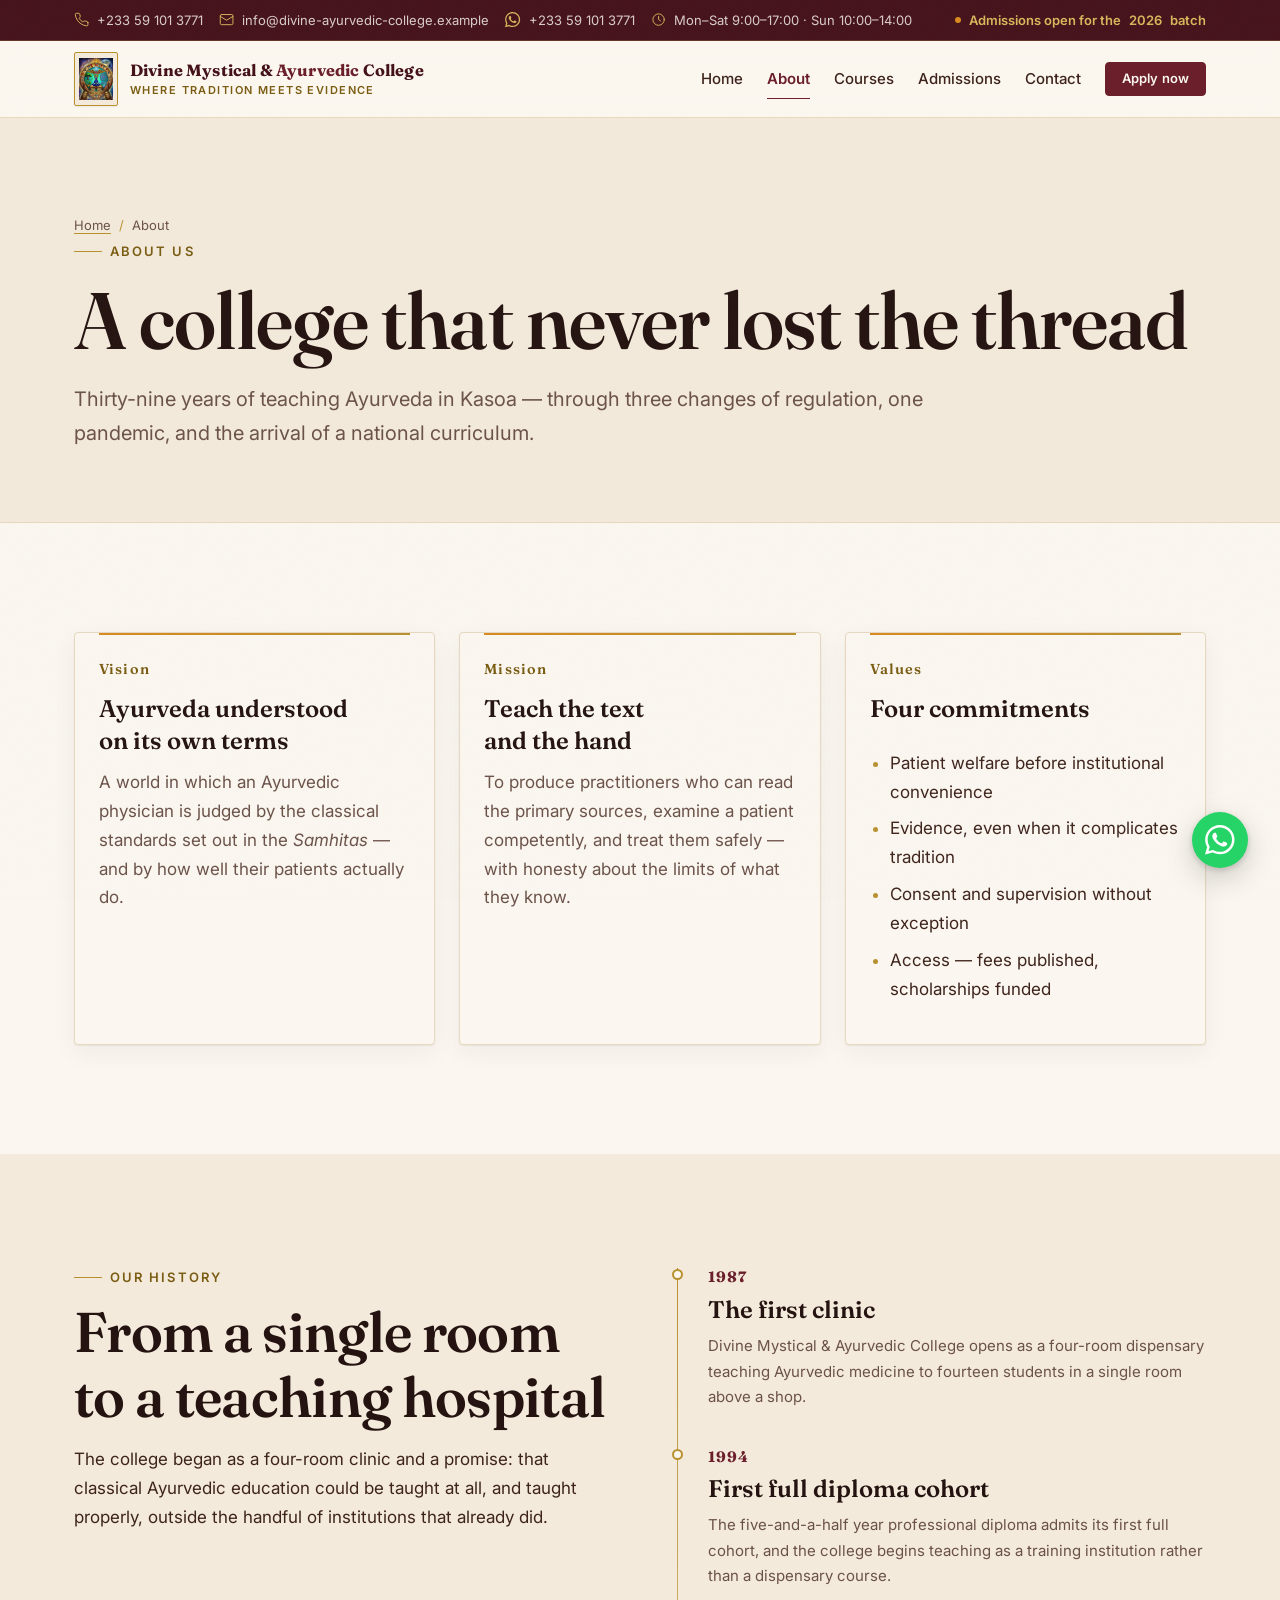
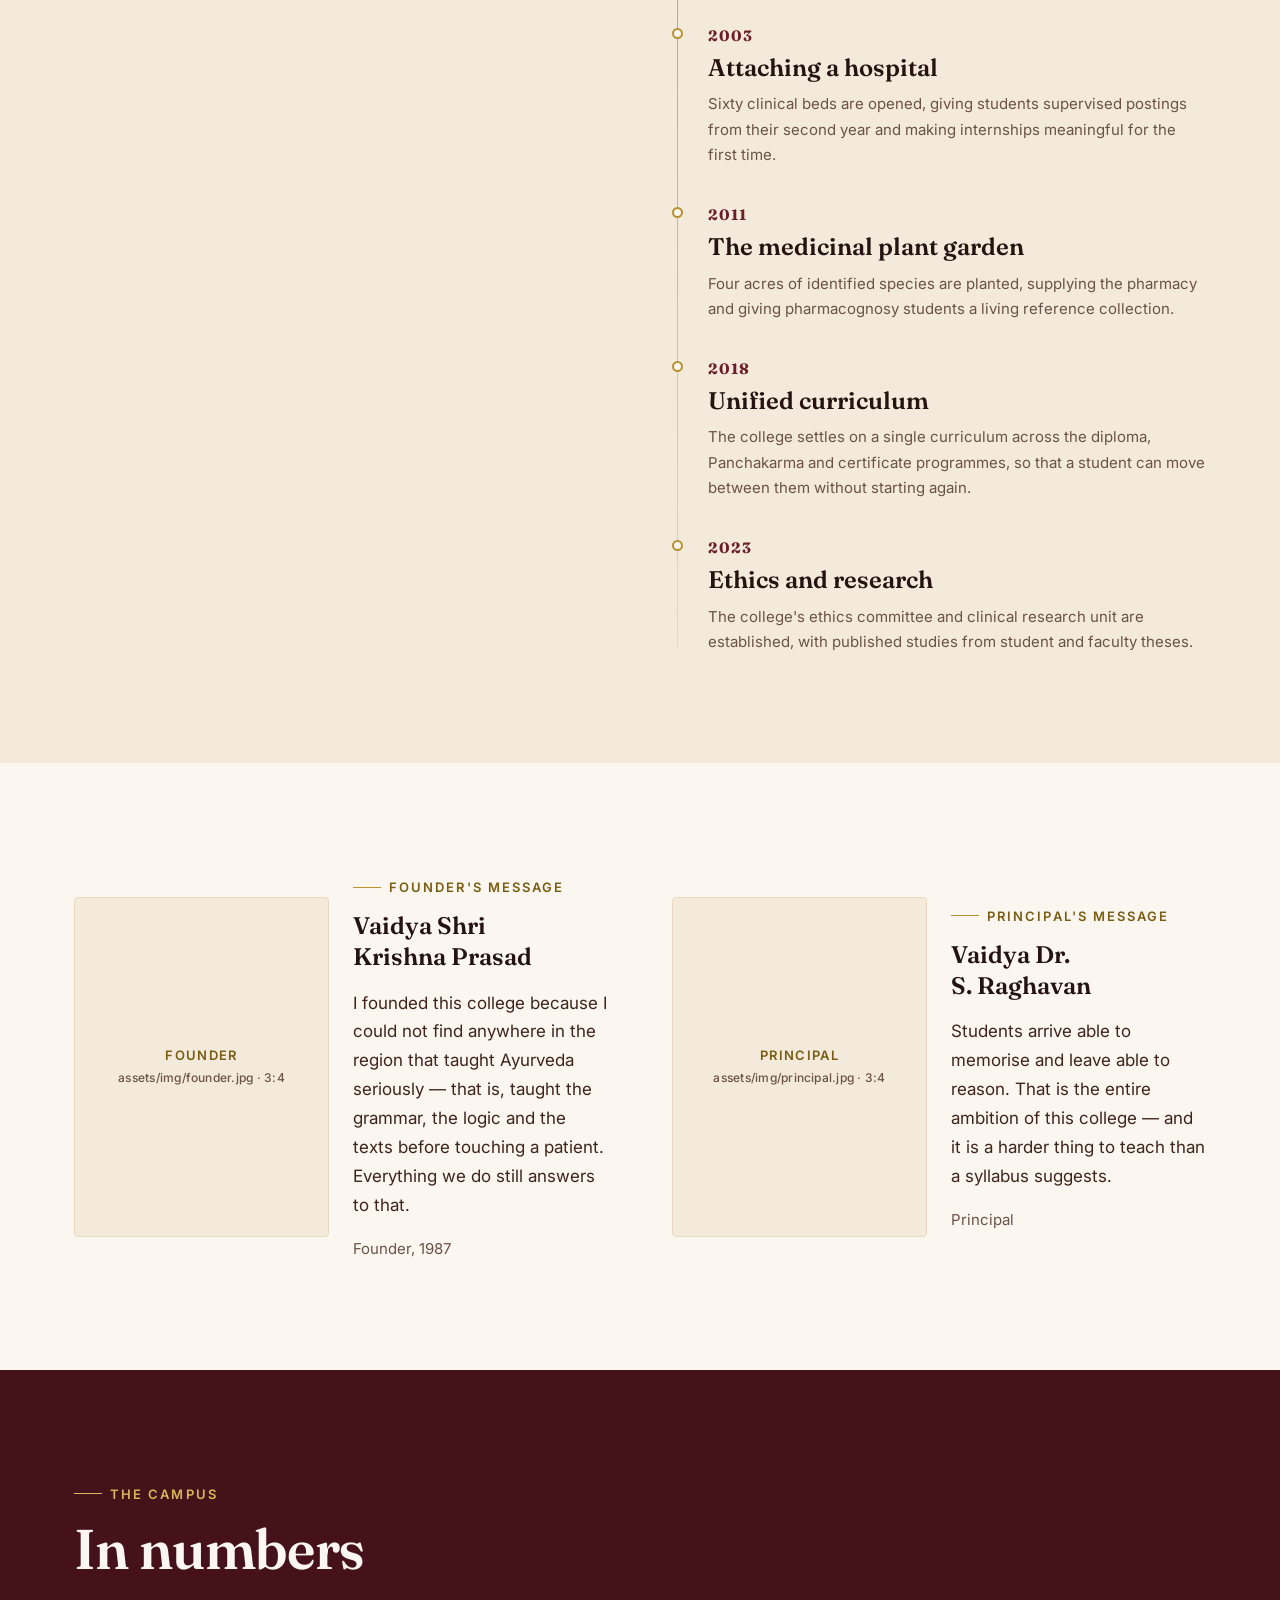
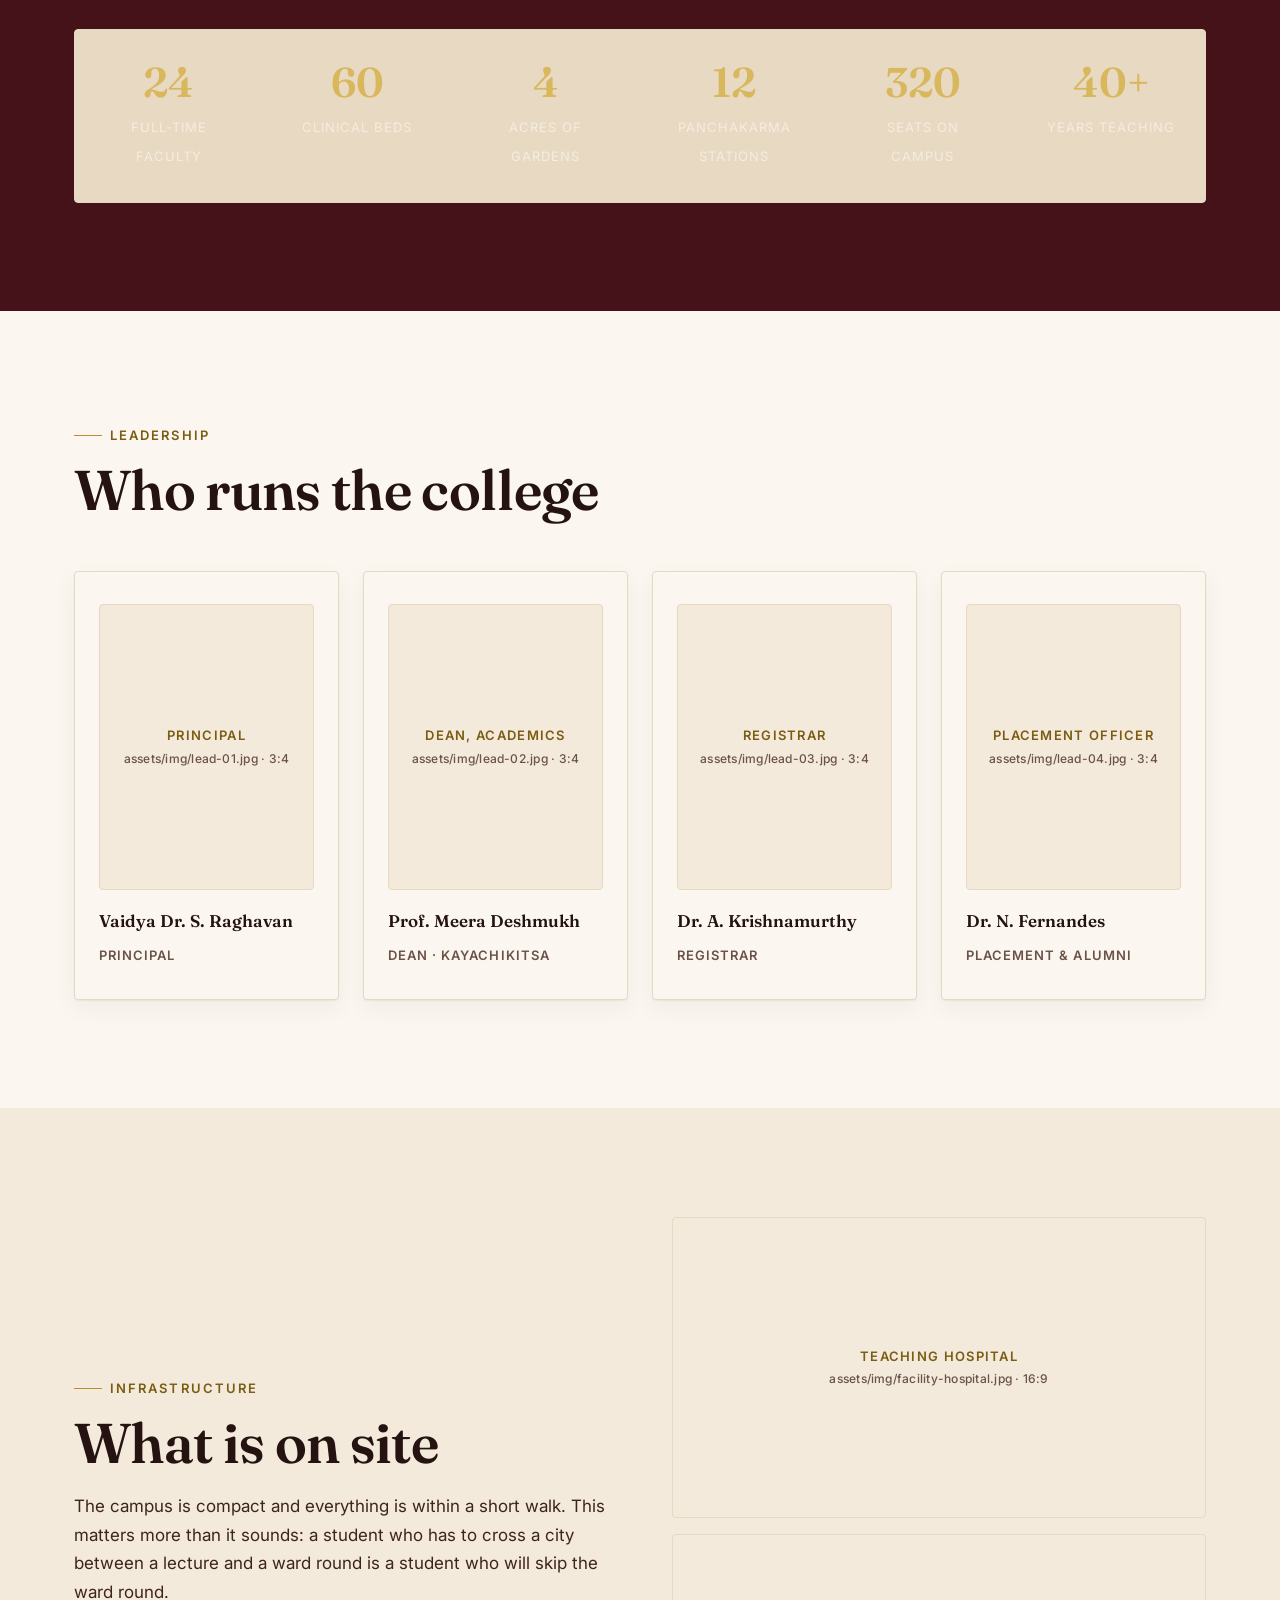
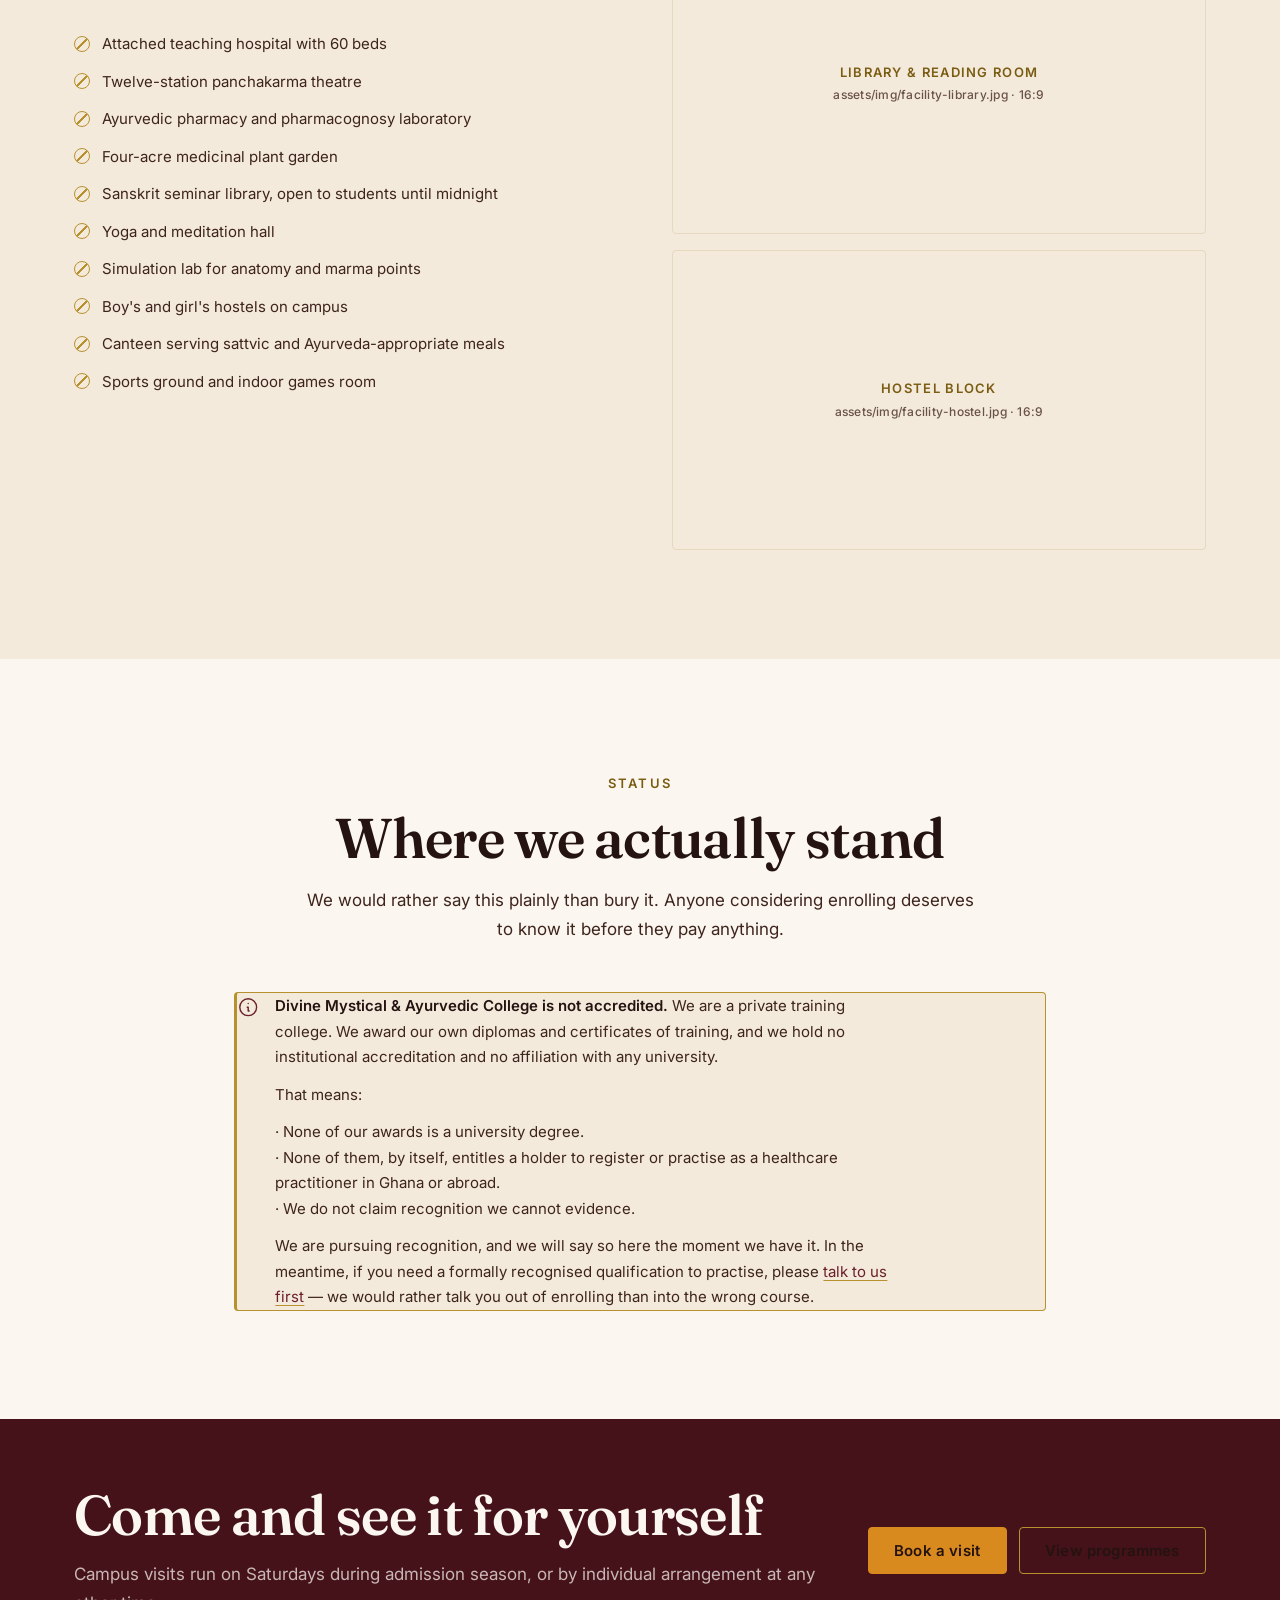
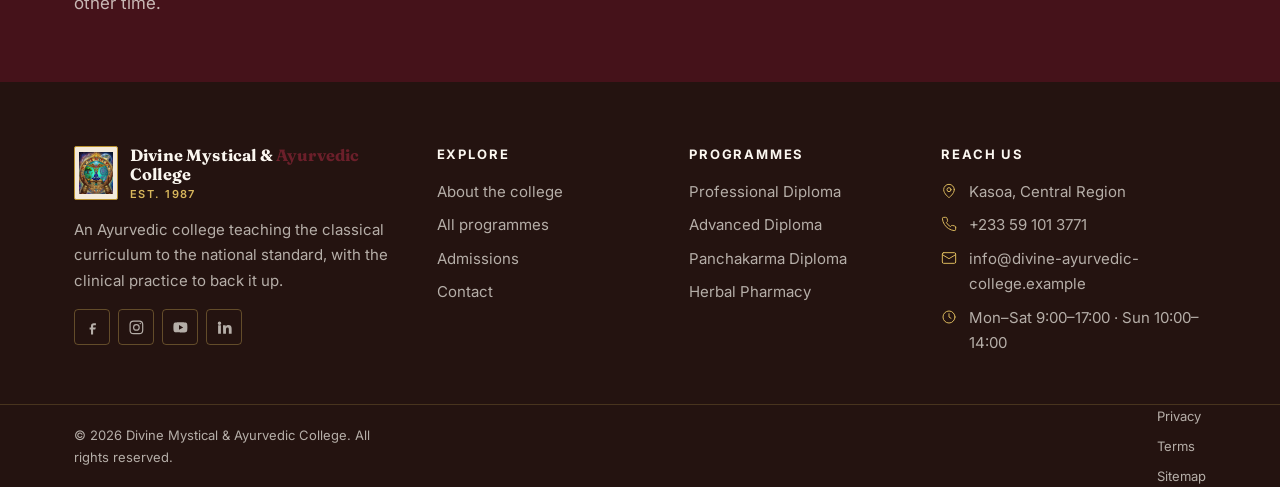
==== commit 84de1faf: "Remove unsupported accreditation, degree and affiliation claims The site was written as though the c" ====
--- a/about.html
+++ b/about.html
@@ -6,14 +6,14 @@
 <title>About the College | Divine Mystical &amp; Ayurvedic College</title>
 <meta name="description" content="Founded in 1987, Divine Mystical &amp; Ayurvedic College teaches Ayurveda to national standards: our vision, history, faculty, infrastructure and affiliation.">
 <meta name="theme-color" content="#6b1f2a">
-<link rel="canonical" href="https://www.divinemysticalayurvedic.edu.in/about.html">
+<link rel="canonical" href="https://www.divine-ayurvedic-college.example/about.html">
 
 <meta property="og:type" content="website">
 <meta property="og:site_name" content="Divine Mystical &amp; Ayurvedic College">
-<meta property="og:locale" content="en_IN">
+<meta property="og:locale" content="en_GH">
 <meta property="og:title" content="About the College | Divine Mystical &amp; Ayurvedic College">
 <meta property="og:description" content="Founded in 1987. Our vision, history, faculty, infrastructure and affiliation.">
-<meta property="og:url" content="https://www.divinemysticalayurvedic.edu.in/about.html">
+<meta property="og:url" content="https://www.divine-ayurvedic-college.example/about.html">
 <meta name="twitter:card" content="summary_large_image">
 <meta name="twitter:title" content="About the College | Divine Mystical &amp; Ayurvedic College">
 <meta name="twitter:description" content="Founded in 1987. Our vision, history, faculty, infrastructure and affiliation.">
@@ -38,7 +38,7 @@
       </li>
       <li>
         <svg viewBox="0 0 24 24" fill="none" stroke="currentColor" stroke-width="1.5" stroke-linecap="round" stroke-linejoin="round" aria-hidden="true"><rect x="2" y="4" width="20" height="16" rx="2"/><path d="m22 7-10 6L2 7"/></svg>
-        <a href="mailto:info@example.edu.in" data-dm-href="email.general" data-dm-scheme="mailto"><span data-dm="email.general">info@example.edu.in</span></a>
+        <a href="mailto:info@divine-ayurvedic-college.example" data-dm-href="email.general" data-dm-scheme="mailto"><span data-dm="email.general">info@divine-ayurvedic-college.example</span></a>
       </li><li>
         <svg viewBox="0 0 24 24" fill="currentColor" aria-hidden="true"><path d="M20.52 3.48A12.07 12.07 0 0 0 12.04 0C5.5 0 .16 5.34.16 11.88c0 2.1.55 4.14 1.59 5.95L0 24l6.31-1.66a12.09 12.09 0 0 0 5.73 1.45h.01c6.54 0 11.88-5.34 11.88-11.88 0-3.17-1.24-6.15-3.48-8.39zm-8.48 18.3a9.9 9.9 0 0 1-5.05-1.38l-.36-.21-3.74.98.98-3.65-.24-.37a9.87 9.87 0 0 1-1.51-5.26c0-5.45 4.44-9.88 9.88-9.88a9.84 9.84 0 0 1 6.99 2.9 9.84 9.84 0 0 1 2.9 6.99c0 5.45-4.43 9.88-9.88 9.88m5.46-7.45c-.3-.15-1.77-.87-2.05-.97s-.47-.15-.67.15-.77.97-.95 1.17-.35.22-.65.08a8.15 8.15 0 0 1-2.4-1.48 9.02 9.02 0 0 1-1.66-2.07c-.17-.3-.02-.46.13-.61.13-.13.3-.35.45-.52.15-.17.2-.3.3-.5a.53.53 0 0 0-.02-.52c-.08-.15-.67-1.61-.92-2.2-.24-.57-.49-.5-.67-.5h-.58c-.2 0-.52.08-.79.37-.27.3-1.03 1.01-1.03 2.46s1.06 2.86 1.21 3.06c.15.2 2.08 3.18 5.05 4.46.71.3 1.26.49 1.69.63.71.23 1.36.2 1.87.12.57-.08 1.77-.72 2.02-1.42.25-.7.25-1.3.17-1.42-.08-.12-.28-.2-.58-.35z"/></svg>
         <a href="https://wa.me/233591013771" data-dm-href="whatsapp.url" data-dm-scheme="url" target="_blank" rel="noopener noreferrer"><span data-dm="phone.whatsapp">+233 59 101 3771</span></a>
@@ -173,11 +173,11 @@
             </li>
             <li>
               <span class="timeline__year">1994</span>
-              <h3 class="timeline__title">Degree recognition</h3>
+              <h3 class="timeline__title">First full diploma cohort</h3>
               <p>
-                The BAMS programme is granted affiliation, and the college
-                admits its first full cohort as a recognised degree
-                institution rather than a training centre.
+                The five-and-a-half year professional diploma admits its first
+                full cohort, and the college begins teaching as a training
+                institution rather than a dispensary course.
               </p>
             </li>
             <li>
@@ -200,19 +200,20 @@
             </li>
             <li>
               <span class="timeline__year">2018</span>
-              <h3 class="timeline__title">National curriculum</h3>
+              <h3 class="timeline__title">Unified curriculum</h3>
               <p>
-                The college adopts the national undergraduate curriculum, and
-                the postgraduate and Panchakarma programmes follow.
+                The college settles on a single curriculum across the diploma,
+                Panchakarma and certificate programmes, so that a student can
+                move between them without starting again.
               </p>
             </li>
             <li>
               <span class="timeline__year">2023</span>
-              <h3 class="timeline__title">Accreditation and research</h3>
+              <h3 class="timeline__title">Ethics and research</h3>
               <p>
-                Institutional accreditation is awarded. The college's ethics
-                committee and clinical research unit are established, with
-                published studies from student and faculty theses.
+                The college's ethics committee and clinical research unit are
+                established, with published studies from student and faculty
+                theses.
               </p>
             </li>
           </ol>
@@ -389,59 +390,45 @@
     </div>
   </section>
 
-  <!-- Affiliation -->
+  <!-- Status -->
   <section class="section">
     <div class="wrap wrap-narrow">
       <div class="section-head section-head--center" data-reveal>
-        <span class="eyebrow">Recognition</span>
-        <h2>Affiliation &amp; accreditation</h2>
+        <span class="eyebrow">Status</span>
+        <h2>Where we actually stand</h2>
         <p>
-          Every credential below is verifiable with the issuing body. We do not
-          list rankings or claims we cannot evidence.
+          We would rather say this plainly than bury it. Anyone considering
+          enrolling deserves to know it before they pay anything.
         </p>
       </div>
 
-      <div class="grid grid-2">
-        <article class="card" data-reveal>
-          <h3 style="font-size: var(--step-body);">Affiliation</h3>
-          <p data-dm="accreditation.0.value">Add your affiliating institution</p>
-          <p class="text-muted" style="font-size: var(--step-xs); margin-top: .5rem;">
-            Degrees are awarded through the affiliating university under the
-            curriculum prescribed by the national commission.
-          </p>
-        </article>
-        <article class="card" data-reveal>
-          <h3 style="font-size: var(--step-body);">Recognition</h3>
-<p data-dm="accreditation.1.value">Add your recognition body</p>
-    <p class="text-muted" style="font-size: var(--step-xs); margin-top: .5rem;">
-      The college operates under the regulatory framework applicable to
-      recognised Ayurvedic institutions in Ghana. Replace this with the
-      exact body and registration number that recognise your award — this is
-      the single most important placeholder on the site.
-    </p>
-        </article>
-        <article class="card" data-reveal>
-          <h3 style="font-size: var(--step-body);">Institutional accreditation</h3>
-          <p data-dm="accreditation.2.value">Add your accreditation grade</p>
-          <p class="text-muted" style="font-size: var(--step-xs); margin-top: .5rem;">
-            Awarded following assessment of curriculum, research output and
-            student support infrastructure.
-          </p>
-        </article>
-        <article class="card" data-reveal>
-          <h3 style="font-size: var(--step-body);">Quality certification</h3>
-          <p data-dm="accreditation.3.value">Add your certification</p>
-          <p class="text-muted" style="font-size: var(--step-xs); margin-top: .5rem;">
-            Applies to administrative and pharmacy processes, including drug
-            standardisation and record-keeping.
-          </p>
-        </article>
-      </div>
-
-      <p class="text-center text-muted" style="margin-top: 2rem;" data-reveal>
-        Placeholder credentials. Replace with your college's actual recognition
-        details before publishing — accreditation claims are legally meaningful.
-      </p>
+      <div class="clarifier" data-reveal>
+        <svg viewBox="0 0 24 24" fill="none" stroke="currentColor" stroke-width="1.5" stroke-linecap="round" stroke-linejoin="round" aria-hidden="true"><circle cx="12" cy="12" r="9"/><path d="M12 8h.01M11 12h1v4h1"/></svg>
+        <div>
+          <p>
+            <strong>Divine Mystical &amp; Ayurvedic College is not accredited.</strong>
+            We are a private training college. We award our own diplomas and
+            certificates of training, and we hold no institutional accreditation
+            and no affiliation with any university.
+          </p>
+          <p>
+            That means:
+          </p>
+          <p>
+            · None of our awards is a university degree.<br>
+            · None of them, by itself, entitles a holder to register or practise
+            as a healthcare practitioner in Ghana or abroad.<br>
+            · We do not claim recognition we cannot evidence.
+          </p>
+          <p>
+            We are pursuing recognition, and we will say so here the moment we
+            have it. In the meantime, if you need a formally recognised
+            qualification to practise, please
+            <a href="contact.html#enquiry">talk to us first</a> — we would
+            rather talk you out of enrolling than into the wrong course.
+          </p>
+        </div>
+      </div>
     </div>
   </section>
 
@@ -509,8 +496,8 @@
     <div>
       <h3>Programmes</h3>
       <ul>
-        <li><a href="courses.html#bams">BAMS</a></li>
-        <li><a href="courses.html#md-ayurveda">MD Ayurveda</a></li>
+        <li><a href="courses.html#diploma-ayurvedic-medicine">Professional Diploma</a></li>
+        <li><a href="courses.html#advanced-diploma-ayurveda">Advanced Diploma</a></li>
         <li><a href="courses.html#panchakarma">Panchakarma Diploma</a></li>
         <li><a href="courses.html#herbal-pharmacy">Herbal Pharmacy</a></li>
       </ul>
@@ -529,7 +516,7 @@
         </li>
         <li>
           <svg viewBox="0 0 24 24" fill="none" stroke="currentColor" stroke-width="1.5" stroke-linecap="round" stroke-linejoin="round" aria-hidden="true"><rect x="2" y="4" width="20" height="16" rx="2"/><path d="m22 7-10 6L2 7"/></svg>
-          <a href="mailto:info@example.edu.in" data-dm-href="email.general" data-dm-scheme="mailto"><span data-dm="email.general">info@example.edu.in</span></a>
+          <a href="mailto:info@divine-ayurvedic-college.example" data-dm-href="email.general" data-dm-scheme="mailto"><span data-dm="email.general">info@divine-ayurvedic-college.example</span></a>
         </li>
         <li>
           <svg viewBox="0 0 24 24" fill="none" stroke="currentColor" stroke-width="1.5" stroke-linecap="round" stroke-linejoin="round" aria-hidden="true"><circle cx="12" cy="12" r="9"/><path d="M12 7v5l3 2"/></svg>
--- a/css/styles.css
+++ b/css/styles.css
@@ -1190,44 +1190,49 @@
   margin-top: var(--sp-2);
 }
 
-/* Credential strip */
+/* Status notice band — carries the "not accredited" statement on the home
+   page. The old four-column credential strip was removed because it displayed
+   accreditation claims the college does not hold. */
 .credentials {
   border-bottom: 1px solid var(--border);
   background: var(--paper);
 }
 
-.credentials .wrap {
-  display: grid;
-  grid-template-columns: repeat(4, 1fr);
-}
-
-.credential {
-  padding: var(--sp-6) var(--sp-4);
-  text-align: center;
-  border-left: 1px solid var(--border);
-}
-
-.credential:first-child {
-  border-left: 0;
-}
-
-.credential svg {
+/* Standing notice — used where the site has to be explicit about what it is
+   and is not, e.g. the status of the qualifications on courses.html. */
+.clarifier {
+  display: grid;
+  grid-template-columns: auto 1fr;
+  gap: var(--sp-4);
+  align-items: start;
+  padding: var(--sp-5) var(--sp-6);
+  margin-bottom: var(--sp-7);
+  background: var(--sand-100);
+  border: 1px solid var(--gold-600);
+  border-left: 3px solid var(--gold-600);
+  border-radius: var(--radius);
+}
+
+.clarifier svg {
   width: 1.4rem;
   height: 1.4rem;
-  margin: 0 auto var(--sp-2);
-  color: var(--gold-600);
-}
-
-.credential strong {
-  display: block;
+  margin-top: 0.15rem;
+  color: var(--maroon-700);
+  flex-shrink: 0;
+}
+
+.clarifier p {
+  margin: 0;
   font-size: var(--step-sm);
+  color: var(--ink-700);
+}
+
+.clarifier p + p {
+  margin-top: var(--sp-3);
+}
+
+.clarifier strong {
   color: var(--ink-900);
-  line-height: 1.35;
-}
-
-.credential span {
-  font-size: var(--step-xs);
-  color: var(--text-muted);
 }
 
 /* 10 Cards & grids ========================================================== */
@@ -2370,18 +2375,6 @@
 @media (max-width: 1024px) {
   .site-footer__top {
     grid-template-columns: 1fr 1fr;
-  }
-
-  .credentials .wrap {
-    grid-template-columns: repeat(2, 1fr);
-  }
-
-  .credential:nth-child(3) {
-    border-left: 0;
-  }
-
-  .credential:nth-child(n + 3) {
-    border-top: 1px solid var(--border);
   }
 }
 
@@ -2504,18 +2497,7 @@
     height: 46px;
   }
 
-  .credentials .wrap {
-    grid-template-columns: 1fr;
-  }
-
-  .credential {
-    border-left: 0;
-    border-top: 1px solid var(--border);
-  }
-
-  .credential:first-child {
-    border-top: 0;
-  }
+  
 
   .form-grid {
     grid-template-columns: 1fr;
